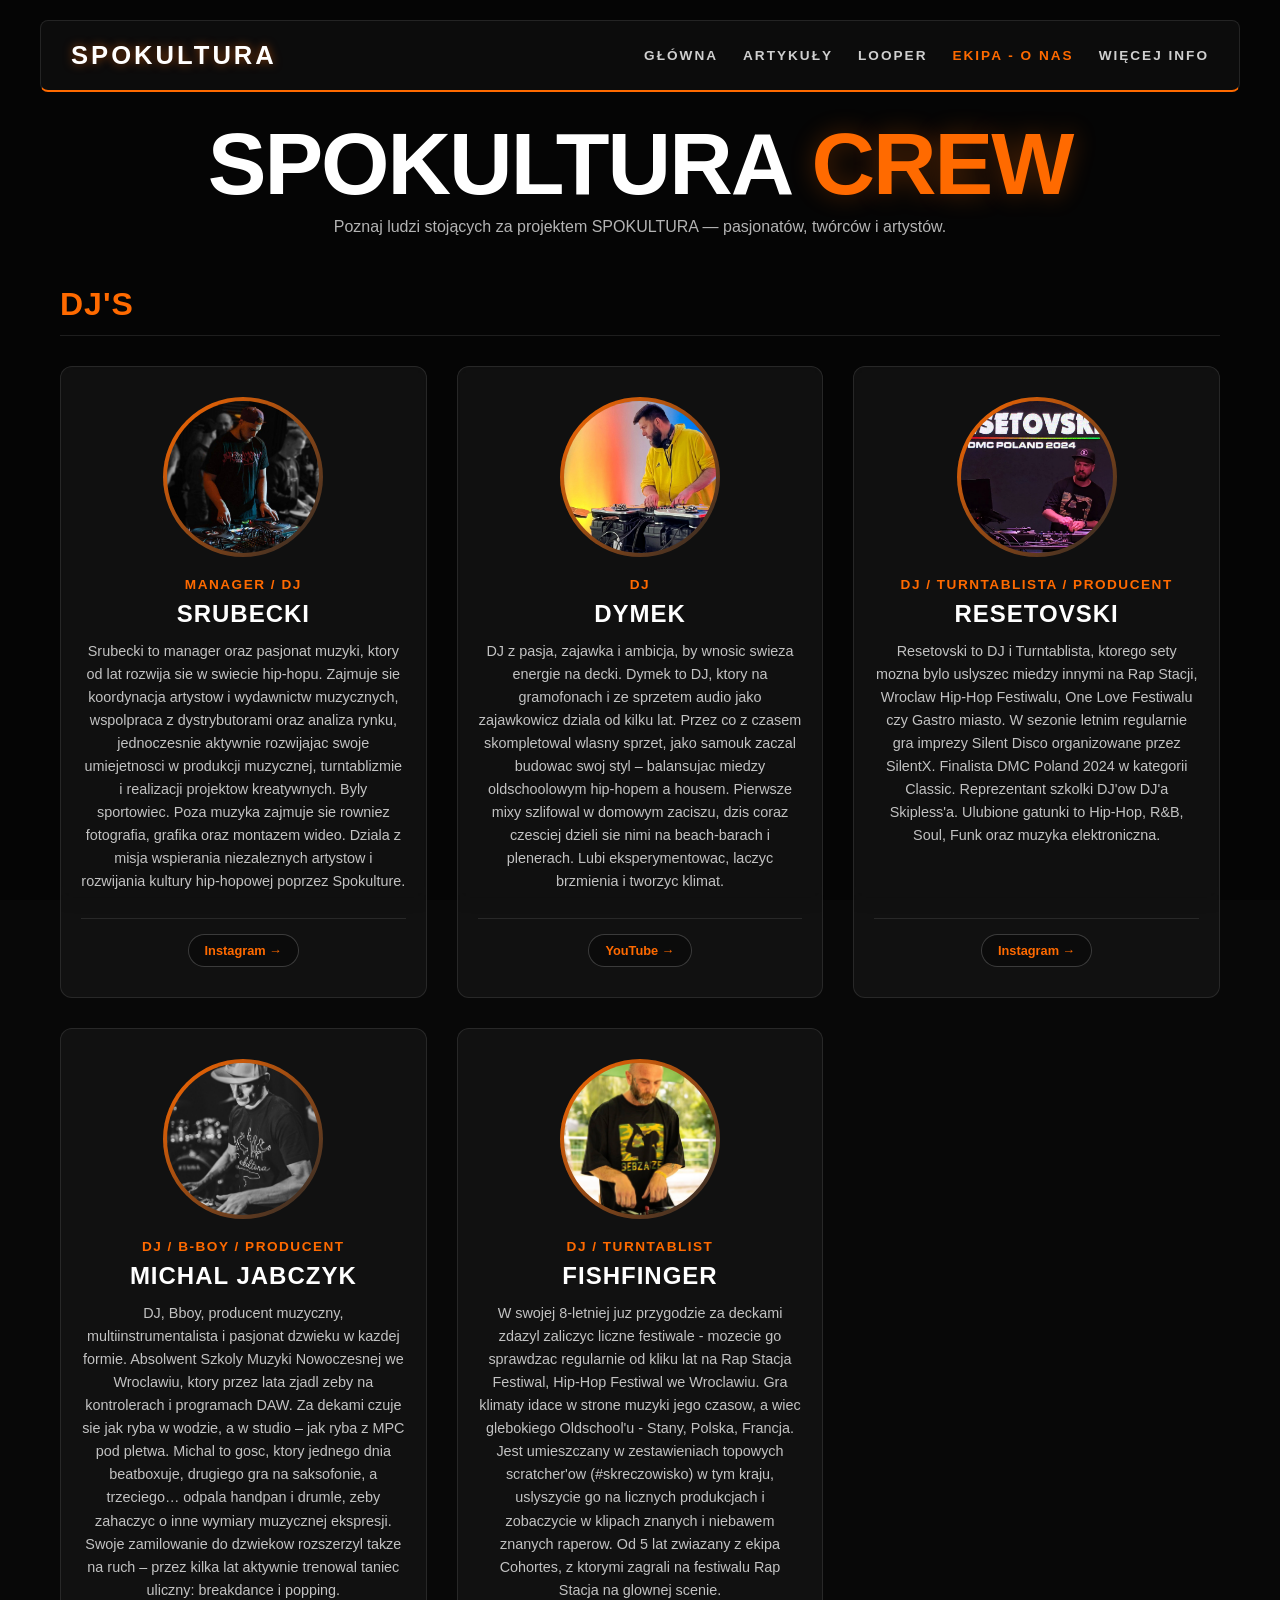
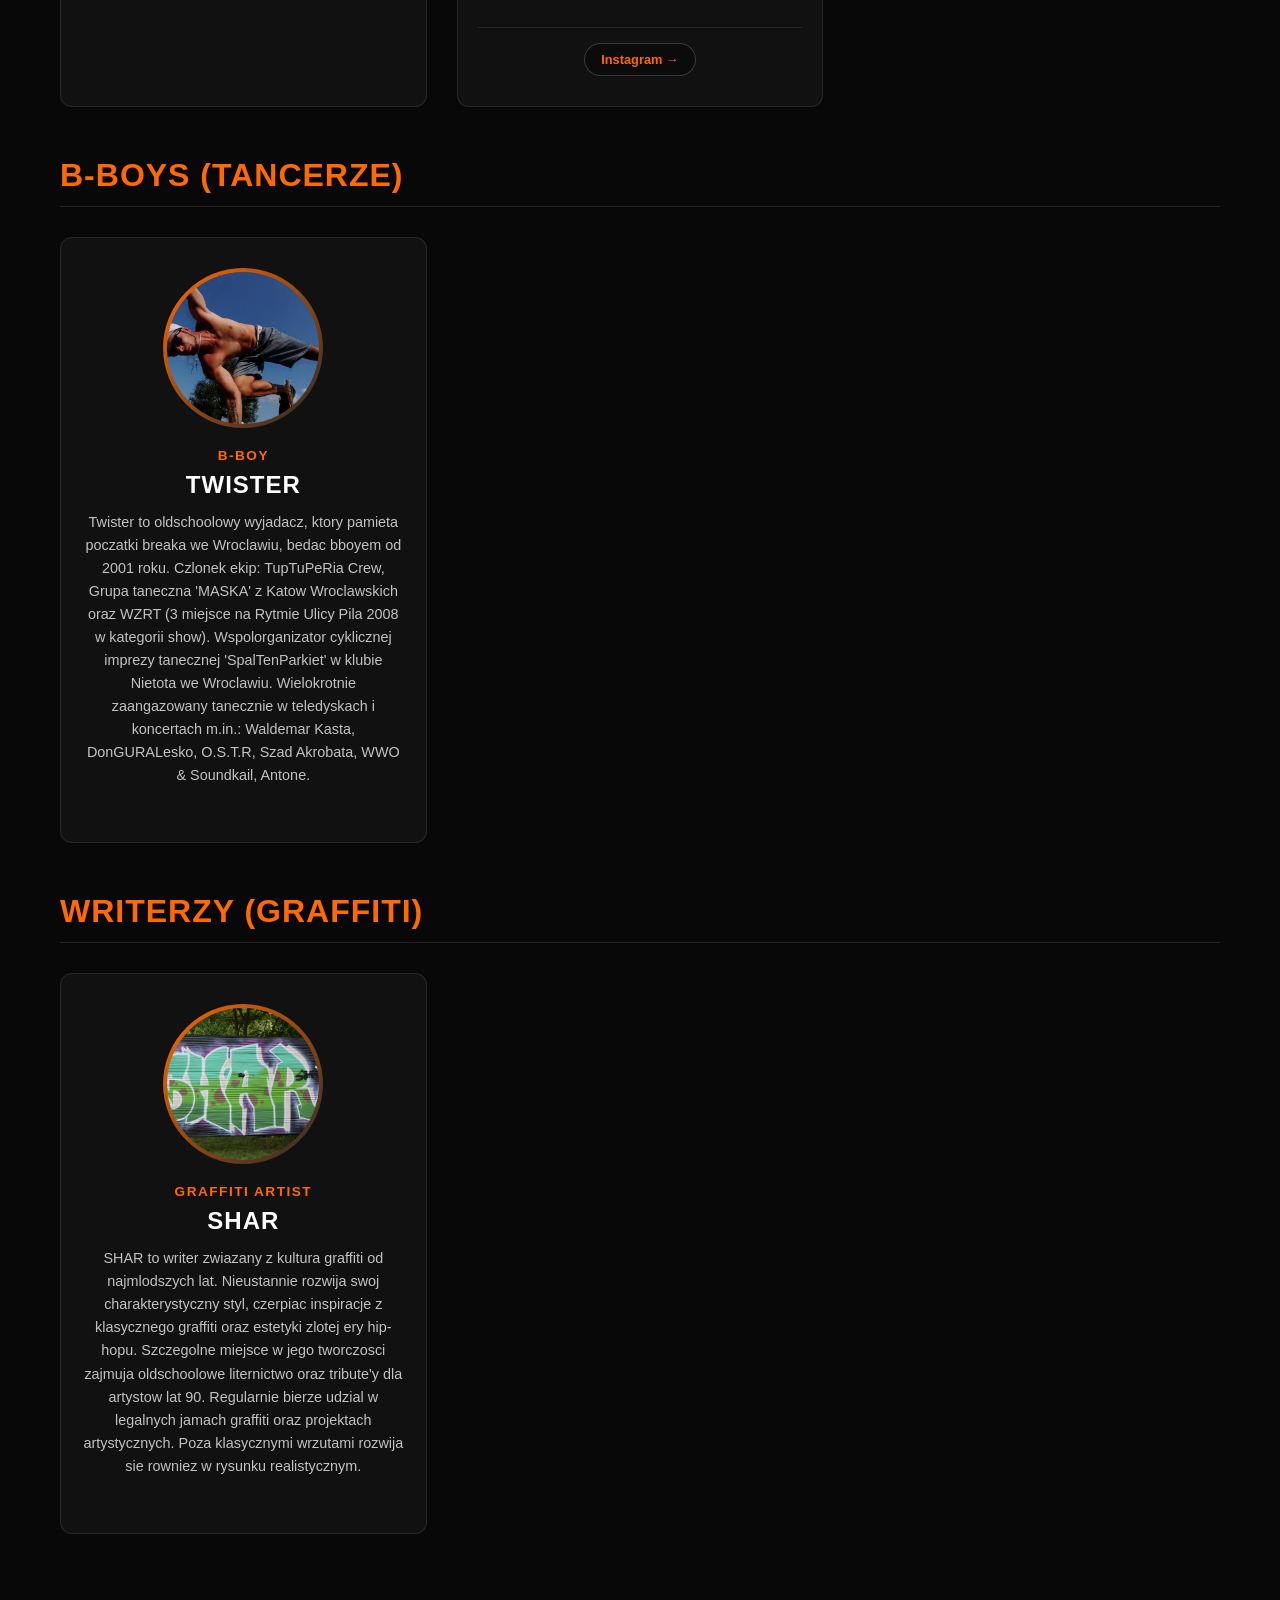
==== crew/index.html @ ef9103ad "Update index.html" ====
<!DOCTYPE html>
<html lang="pl">
<head>
    <meta charset="UTF-8">
    <meta name="viewport" content="width=device-width, initial-scale=1.0">
    <title>SPOKULTURA CREW — Ekipa, pasjonaci, artyści</title>

    <!-- FAVICON (z głównego katalogu) -->
    <link rel="icon" type="image/png" href="../favicon.png">
    <link rel="shortcut icon" type="image/png" href="../favicon.png">

    <!-- STYLE CSS -->
    <link rel="stylesheet" href="./style.css">
</head>
<body>

    <div class="page-overlay"></div>

    <!-- SITE HEADER / NAVIGATION -->
    <header class="site-header glassmorphism animate-entry delay-1">
        <a href="/" class="brand">SPOKULTURA</a>
        <nav class="main-navigation">
            <a href="/">GŁÓWNA</a>
            <a href="/media">ARTYKUŁY</a>
            <a href="/looper">LOOPER</a>
            <a href="/crew" class="active">EKIPA - O NAS</a>
            <a href="https://spokultura.pl/info/">WIĘCEJ INFO</a>
        </nav>
    </header>

    <!-- MAIN CREW CONTAINER -->
    <main class="crew-container">
        
        <!-- HEADER WYSUWAJĄCY SIĘ SPOD BARA -->
        <header class="crew-heading">
            <h1 class="crew-title animate-entry delay-2">SPOKULTURA <span>CREW</span></h1>
            <p class="crew-introduction animate-entry delay-3">Poznaj ludzi stojących za projektem SPOKULTURA — pasjonatów, twórców i artystów.</p>
        </header>

        <!-- KONTENER RENDEROWANY DYNAMICZNIE PRZEZ SCRIPT.JS -->
        <div id="crewGrid" class="animate-entry delay-4"></div>

    </main>

    <!-- SKRYPT JS -->
    <script src="./script.js"></script>
</body>
</html>
---- crew/style.css ----
* {
    box-sizing: border-box;
    margin: 0;
    padding: 0;
    -webkit-tap-highlight-color: transparent;
}

/* SCROLLBAR */
::-webkit-scrollbar {
    width: 8px;
    height: 8px;
}
::-webkit-scrollbar-track {
    background: rgba(8, 8, 8, 0.4);
}
::-webkit-scrollbar-thumb {
    background: rgba(255, 106, 0, 0.25);
    border-radius: 4px;
    transition: background 0.3s ease;
}
::-webkit-scrollbar-thumb:hover {
    background: rgba(255, 106, 0, 0.9);
}

html {
    scroll-behavior: smooth;
    overflow-x: hidden;
    max-width: 100vw;
}

body {
    min-height: 100vh;
    font-family: 'Montserrat', Arial, sans-serif;
    color: #ffffff;
    background: url("assets/images/background.jpg") center center / cover fixed no-repeat;
    background-color: #080808;
    overflow-x: hidden;
    max-width: 100vw;
    opacity: 0;
    animation: fadeInPage 0.8s ease-in-out forwards;
}

@keyframes fadeInPage {
    to {
        opacity: 1;
    }
}

.page-overlay {
    position: fixed;
    inset: 0;
    background: rgba(5, 5, 5, 0.85);
    z-index: 0;
    pointer-events: none;
}

/* GLASSMORPHISM */
.glassmorphism {
    background: rgba(18, 18, 18, 0.65) !important;
    backdrop-filter: blur(12px);
    -webkit-backdrop-filter: blur(12px);
    border: 1px solid rgba(255, 255, 255, 0.1);
}

/* HEADER / MENU (WYŻSZA WARSTWA Z-INDEX) */
.site-header {
    position: relative;
    z-index: 20;
    width: 100%;
    max-width: 1200px;
    margin: 20px auto 0;
    padding: 20px 30px;
    display: flex;
    justify-content: space-between;
    align-items: center;
    border-bottom: 2px solid #ff6a00 !important;
    border-radius: 8px;
}

.brand {
    color: #ffffff;
    text-decoration: none;
    font-size: 1.6rem;
    font-weight: 900;
    letter-spacing: 3px;
    text-transform: uppercase;
    text-shadow: 0 0 10px rgba(255, 106, 0, 0.5);
}

.main-navigation {
    display: flex;
    gap: 25px;
}

.main-navigation a {
    color: #d0d0d0;
    text-decoration: none;
    font-size: 0.85rem;
    font-weight: 800;
    letter-spacing: 2px;
    text-transform: uppercase;
    transition: color 0.2s ease;
}

.main-navigation a:hover,
.main-navigation a.active {
    color: #ff6a00;
}

/* MAIN CONTAINER */
.crew-container {
    position: relative;
    z-index: 2;
    width: 100%;
    max-width: 1200px;
    margin: 0 auto;
    padding: 40px 20px 100px;
}

/* NAGŁÓWEK SPOKULTURA CREW — WYSOWANIE SPOD BARA (SMOOTH ROLL) */
.crew-heading {
    position: relative;
    z-index: 10;
    margin-top: -10px;
    margin-bottom: 40px;
    text-align: center;
    opacity: 0;
    transform: translateY(-60px);
    animation: slideDownFromHeader 1s cubic-bezier(0.16, 1, 0.3, 1) 0.2s forwards;
}

@keyframes slideDownFromHeader {
    0% {
        opacity: 0;
        transform: translateY(-60px);
    }
    100% {
        opacity: 1;
        transform: translateY(0);
    }
}

.crew-title {
    font-size: clamp(3.2rem, 7vw, 5.5rem);
    font-weight: 900;
    line-height: 0.95;
    letter-spacing: -2px;
    color: #ffffff;
    text-transform: uppercase;
}

.crew-title span {
    color: #ff6a00;
    text-shadow: 0 0 25px rgba(255, 106, 0, 0.3);
}

.crew-introduction {
    margin-top: 12px;
    color: rgba(255, 255, 255, 0.7);
    font-size: 1rem;
}

.crew-section-title {
    font-size: 2rem;
    font-weight: 900;
    color: #ff6a00;
    border-bottom: 1px solid rgba(255, 255, 255, 0.1);
    padding-bottom: 12px;
    margin: 50px 0 30px 0;
    text-transform: uppercase;
    letter-spacing: 1px;
}

/* SIATKA I KAFELKI */
.crew-grid {
    display: grid;
    grid-template-columns: repeat(auto-fill, minmax(320px, 1fr));
    gap: 30px;
    width: 100%;
}

.crew-card {
    background: rgba(20, 20, 20, 0.75);
    backdrop-filter: blur(8px);
    border: 1px solid rgba(255, 255, 255, 0.1);
    border-radius: 12px;
    overflow: hidden;
    display: flex;
    flex-direction: column;
    padding: 30px 20px;
    text-align: center;
    transition: transform 0.3s ease, border-color 0.3s ease, box-shadow 0.3s ease;
}

.crew-card:hover {
    transform: translateY(-6px);
    border-color: #ff6a00;
    box-shadow: 0 15px 35px rgba(0, 0, 0, 0.8), 0 0 20px rgba(255, 106, 0, 0.2);
}

/* OKRĄGŁY AWATAR */
.crew-avatar-wrapper {
    position: relative;
    width: 160px;
    height: 160px;
    margin: 0 auto 20px auto;
    border-radius: 50%;
    padding: 4px;
    background: linear-gradient(135deg, #ff6a00, rgba(255, 255, 255, 0.1));
}

.crew-avatar {
    width: 100%;
    height: 100%;
    object-fit: cover;
    border-radius: 50%;
    background-color: #111;
    display: block;
}

.crew-info {
    display: flex;
    flex-direction: column;
    flex-grow: 1;
}

.crew-role {
    font-size: 0.85rem;
    font-weight: 800;
    text-transform: uppercase;
    letter-spacing: 1.5px;
    color: #ff6a00;
    margin-bottom: 8px;
}

.crew-name {
    font-size: 1.5rem;
    font-weight: 900;
    text-transform: uppercase;
    letter-spacing: 1px;
    color: #ffffff;
    margin-bottom: 12px;
}

.crew-bio {
    font-size: 0.9rem;
    line-height: 1.6;
    color: rgba(255, 255, 255, 0.75);
    margin-bottom: 25px;
    flex-grow: 1;
}

/* SOCIALS */
.crew-socials {
    display: flex;
    gap: 12px;
    justify-content: center;
    align-items: center;
    padding-top: 15px;
    border-top: 1px solid rgba(255, 255, 255, 0.1);
}

.crew-social-btn {
    padding: 8px 16px;
    border-radius: 20px;
    border: 1px solid rgba(255, 255, 255, 0.2);
    background: rgba(10, 10, 10, 0.8);
    color: #ff6a00;
    font-size: 0.8rem;
    font-weight: bold;
    text-decoration: none;
    transition: all 0.25s ease;
}

.crew-social-btn:hover {
    border-color: #ff6a00;
    background: #ff6a00;
    color: #000000;
    transform: scale(1.05);
    box-shadow: 0 0 12px rgba(255, 106, 0, 0.5);
}

/* EFEKT SCROLL REVEAL */
.reveal {
    opacity: 0;
    transform: translateY(30px);
    transition: opacity 0.8s cubic-bezier(0.16, 1, 0.3, 1), transform 0.8s cubic-bezier(0.16, 1, 0.3, 1);
    will-change: opacity, transform;
}

.reveal.active {
    opacity: 1;
    transform: translateY(0);
}

.crew-card:nth-child(1) { transition-delay: 0.1s; }
.crew-card:nth-child(2) { transition-delay: 0.2s; }
.crew-card:nth-child(3) { transition-delay: 0.3s; }
.crew-card:nth-child(4) { transition-delay: 0.4s; }
.crew-card:nth-child(5) { transition-delay: 0.5s; }

/* RESPONSYWNOŚĆ */
@media (max-width: 768px) {
    .site-header {
        flex-direction: column;
        gap: 15px;
    }
    .main-navigation {
        flex-wrap: wrap;
        justify-content: center;
        gap: 12px 18px;
    }
}
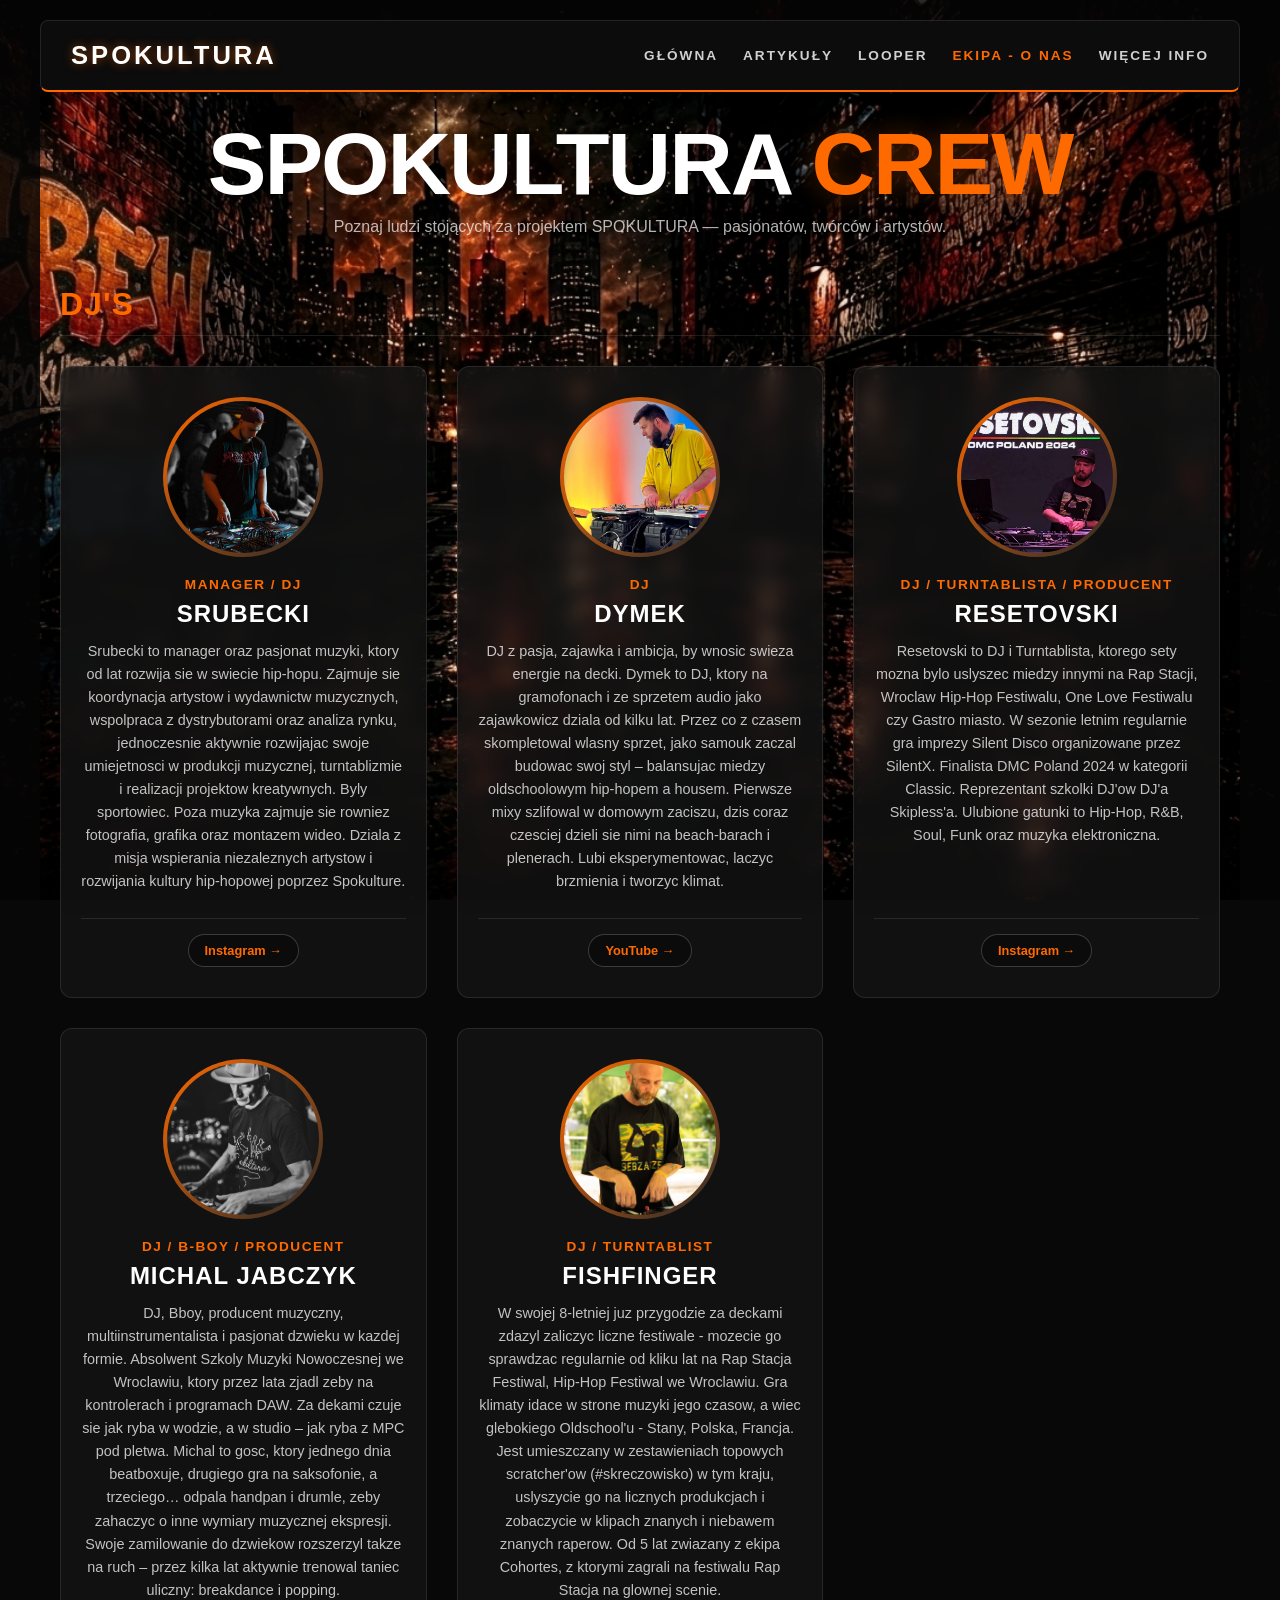
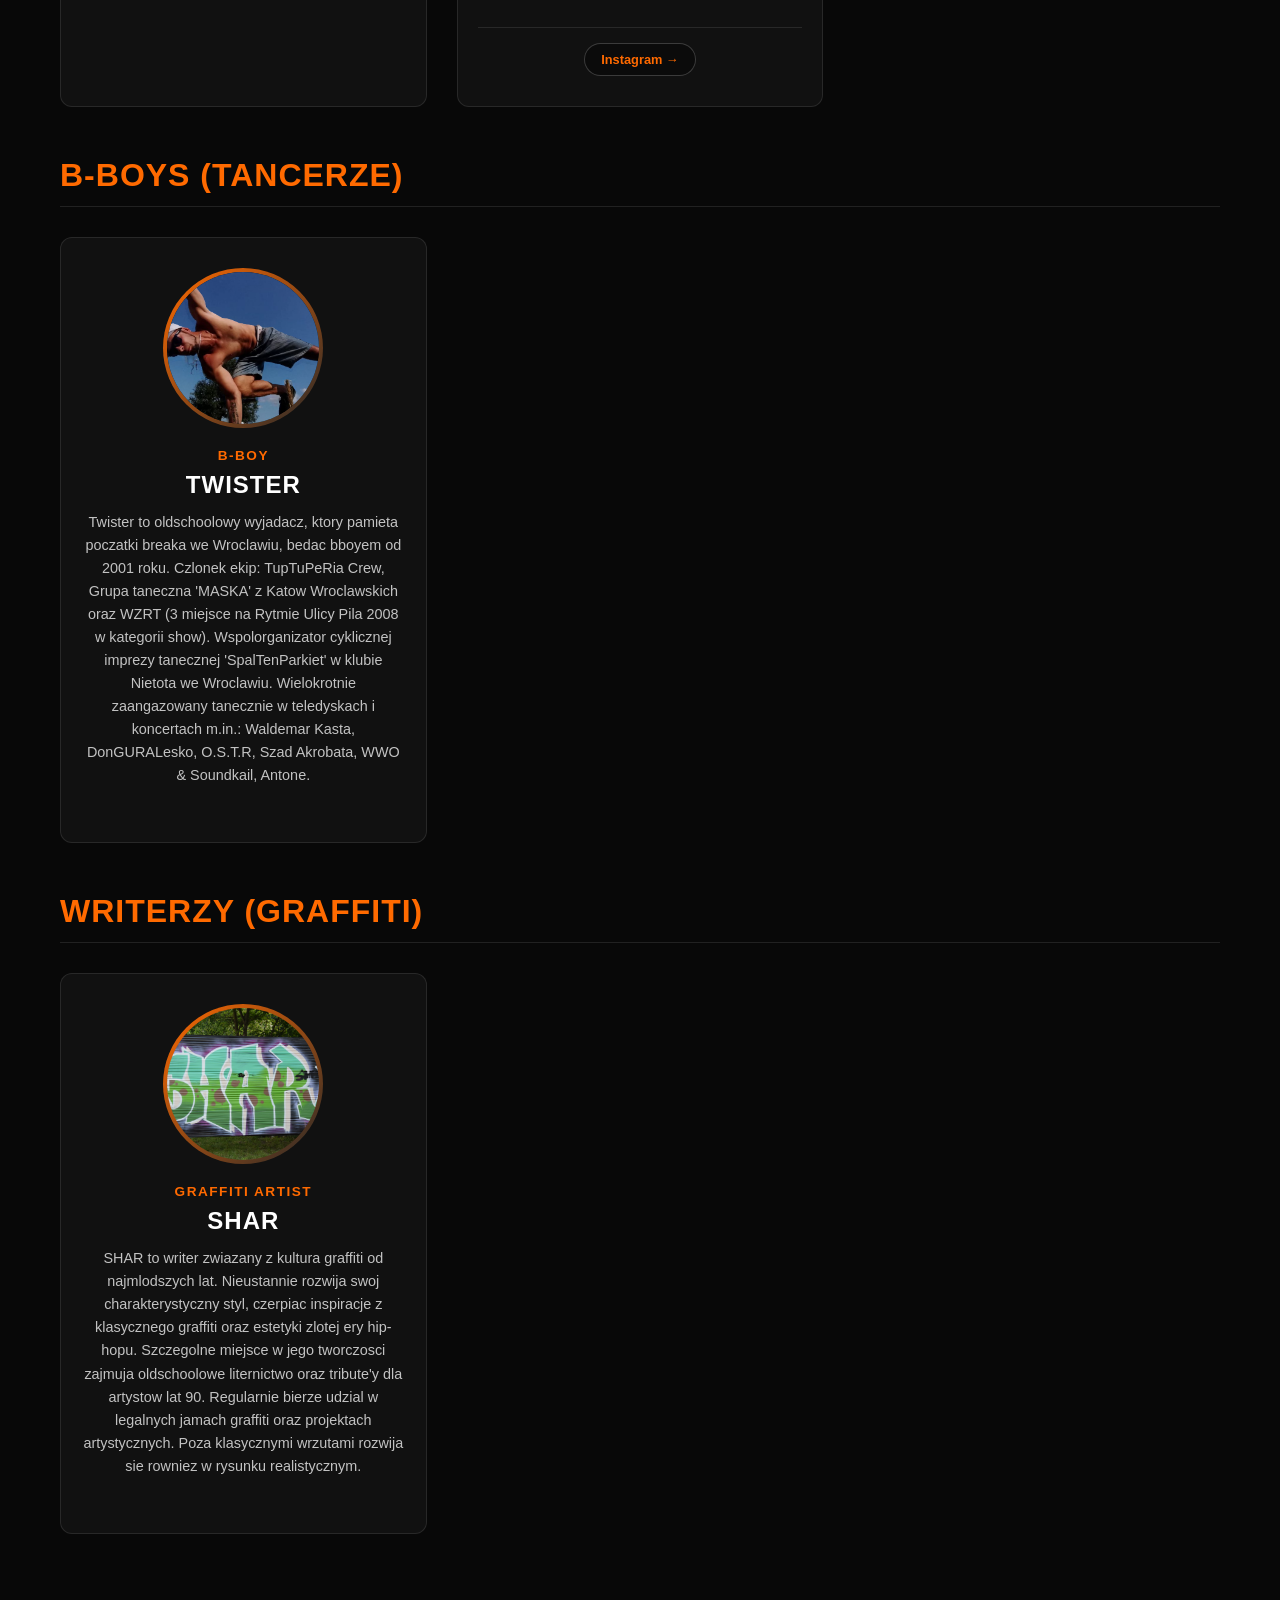
==== commit b5c6f2e9: "Update index.html" ====
--- a/crew/index.html
+++ b/crew/index.html
@@ -3,16 +3,16 @@
 <head>
     <meta charset="UTF-8">
     <meta name="viewport" content="width=device-width, initial-scale=1.0">
-    <title>SPOKULTURA CREW — Ekipa, pasjonaci, artyści</title>
+    <title>Spokultura — O nas / Ekipa </title>
 
-    <!-- FAVICON (z głównego katalogu) -->
-    <link rel="icon" type="image/png" href="../favicon.png">
-    <link rel="shortcut icon" type="image/png" href="../favicon.png">
+    <!-- FAVICON (ścieżka bezwzględna do głównego katalogu) -->
+    <link rel="icon" type="image/png" href="/favicon.png?v=2">
+    <link rel="shortcut icon" type="image/png" href="/favicon.png?v=2">
 
-    <!-- STYLE CSS -->
-    <link rel="stylesheet" href="./style.css">
+    <!-- CSS -->
+    <link rel="stylesheet" href="style.css">
 </head>
-<body>
+<body class="crew-page">
 
     <div class="page-overlay"></div>
 
@@ -43,6 +43,6 @@
     </main>
 
     <!-- SKRYPT JS -->
-    <script src="./script.js"></script>
+    <script src="script.js"></script>
 </body>
 </html>
--- a/crew/style.css
+++ b/crew/style.css
@@ -311,3 +311,14 @@
         gap: 12px 18px;
     }
 }
+
+/* Tło dla podstrony Crew */
+body.crew-page,
+.crew-container {
+    background-image: url('./assets/background.jpg');
+    background-size: cover;
+    background-position: center;
+    background-repeat: no-repeat;
+    background-attachment: fixed;
+}
+
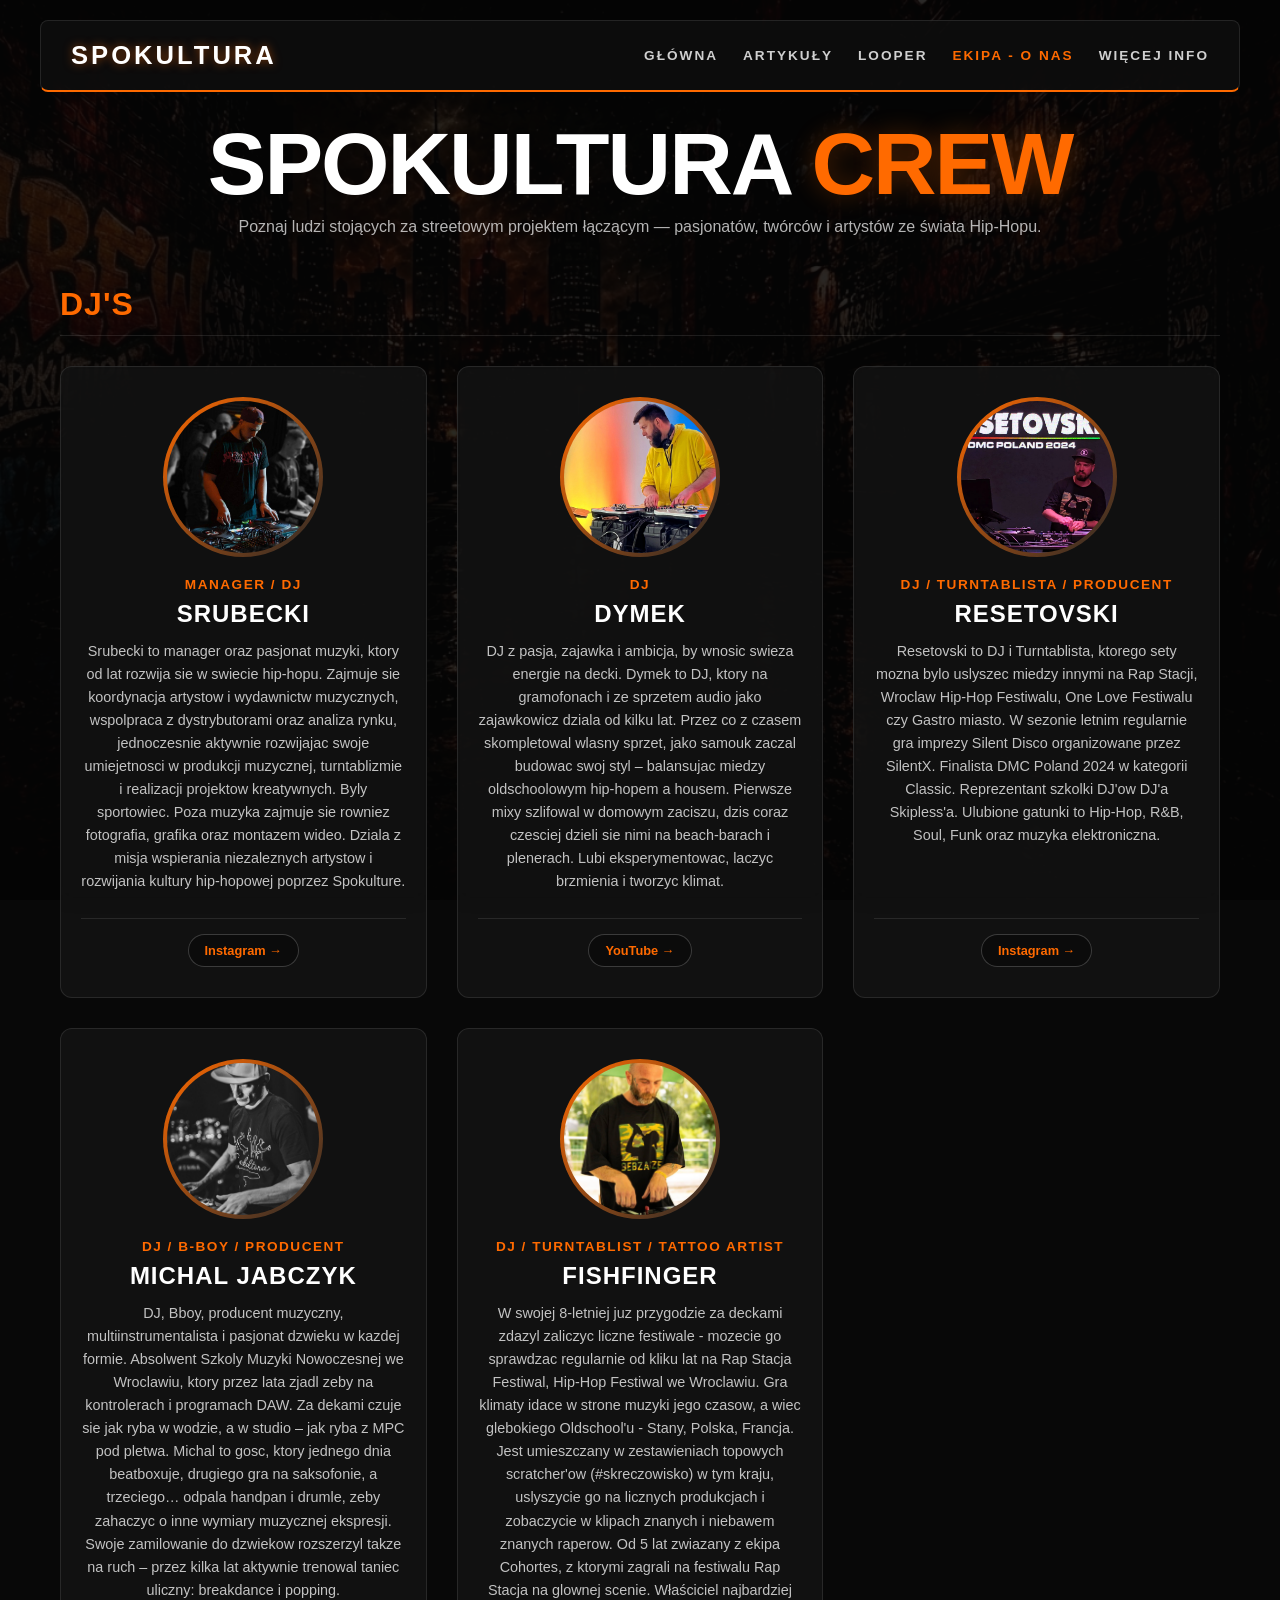
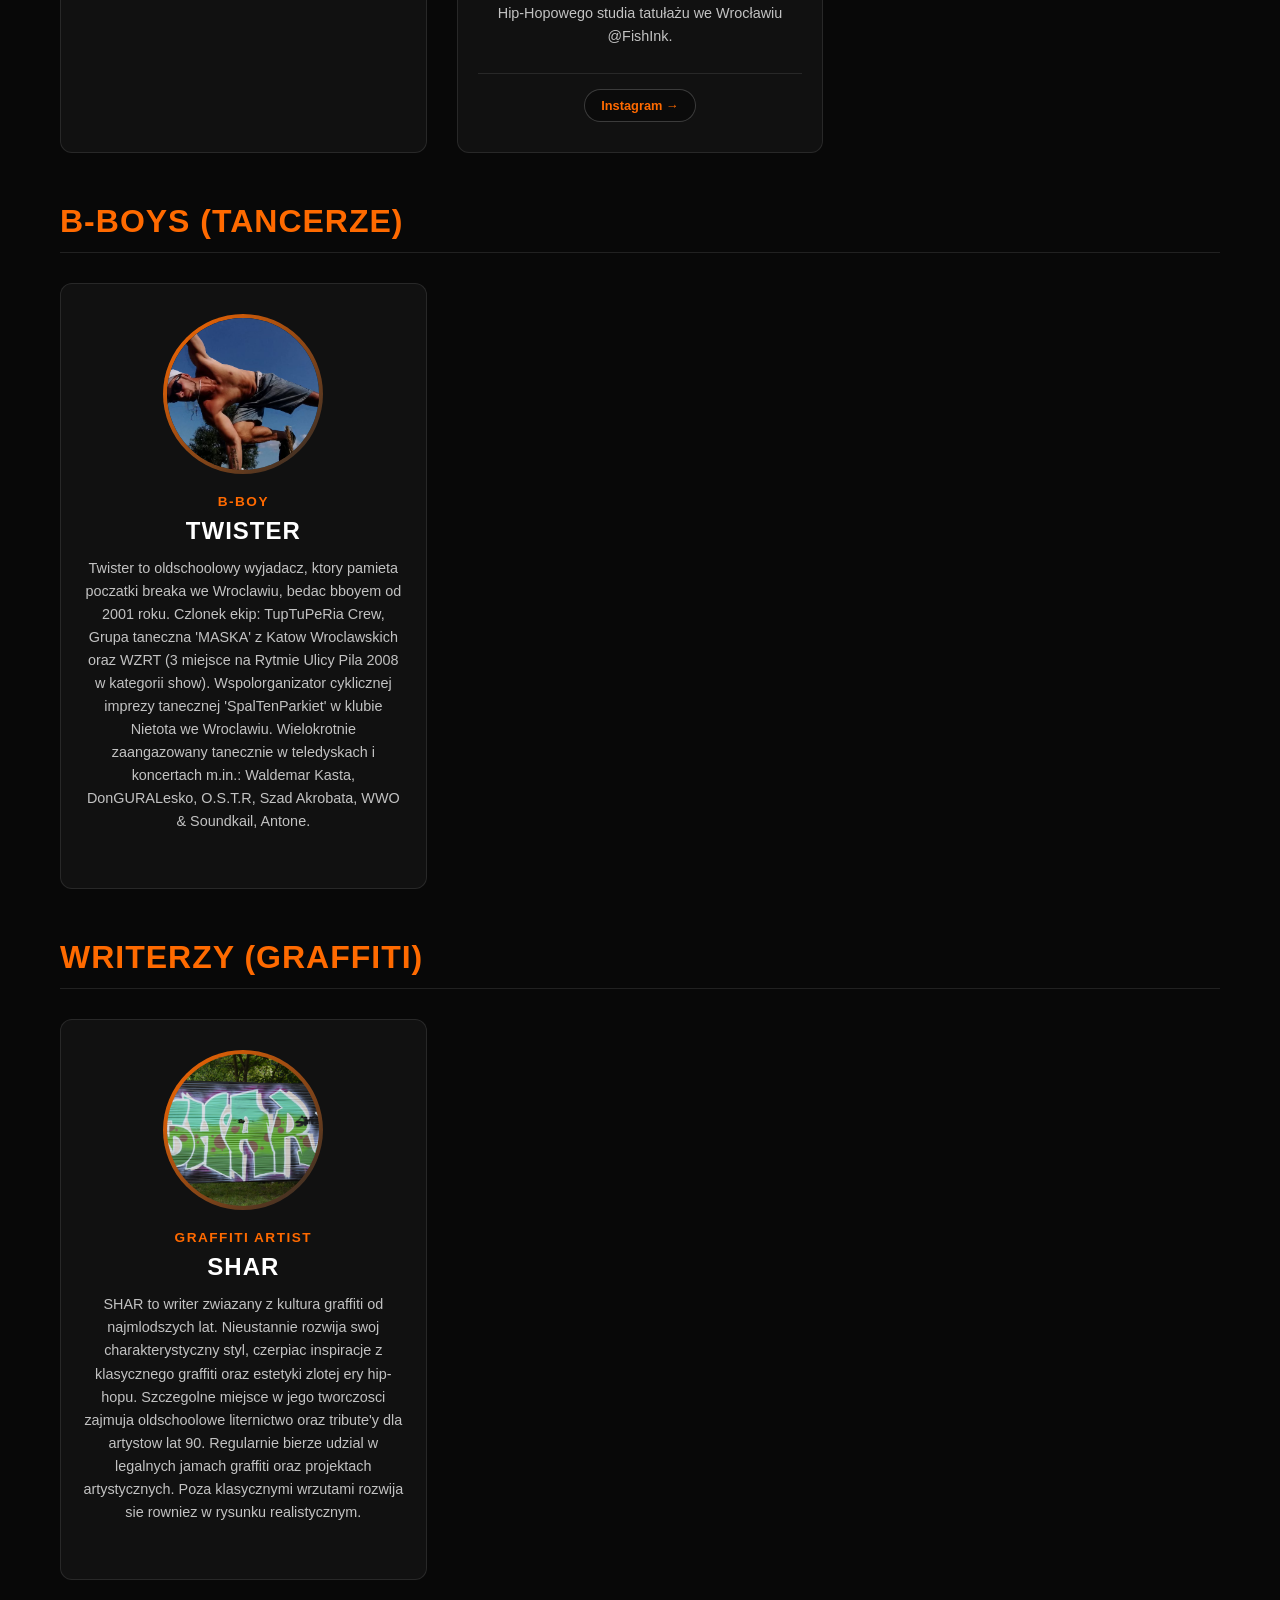
==== commit 2882e574: "Update index.html" ====
--- a/crew/index.html
+++ b/crew/index.html
@@ -34,7 +34,7 @@
         <!-- HEADER WYSUWAJĄCY SIĘ SPOD BARA -->
         <header class="crew-heading">
             <h1 class="crew-title animate-entry delay-2">SPOKULTURA <span>CREW</span></h1>
-            <p class="crew-introduction animate-entry delay-3">Poznaj ludzi stojących za projektem SPOKULTURA — pasjonatów, twórców i artystów.</p>
+            <p class="crew-introduction animate-entry delay-3">Poznaj ludzi stojących za streetowym projektem łączącym — pasjonatów, twórców i artystów ze świata Hip-Hopu.</p>
         </header>
 
         <!-- KONTENER RENDEROWANY DYNAMICZNIE PRZEZ SCRIPT.JS -->
--- a/crew/style.css
+++ b/crew/style.css
@@ -25,17 +25,21 @@
 html {
     scroll-behavior: smooth;
     overflow-x: hidden;
-    max-width: 100vw;
+    width: 100%;
+    margin: 0;
+    padding: 0;
 }
 
 body {
     min-height: 100vh;
+    width: 100%;
+    margin: 0;
+    padding: 0;
     font-family: 'Montserrat', Arial, sans-serif;
     color: #ffffff;
-    background: url("assets/images/background.jpg") center center / cover fixed no-repeat;
+    background: url("assets/background.jpg") center center / cover fixed no-repeat;
     background-color: #080808;
     overflow-x: hidden;
-    max-width: 100vw;
     opacity: 0;
     animation: fadeInPage 0.8s ease-in-out forwards;
 }
@@ -117,7 +121,7 @@
     padding: 40px 20px 100px;
 }
 
-/* NAGŁÓWEK SPOKULTURA CREW — WYSOWANIE SPOD BARA (SMOOTH ROLL) */
+/* NAGŁÓWEK SPOKULTURA CREW — WYSUWANIE SPOD BARA (SMOOTH ROLL) */
 .crew-heading {
     position: relative;
     z-index: 10;
@@ -304,6 +308,8 @@
     .site-header {
         flex-direction: column;
         gap: 15px;
+        margin: 10px auto 0;
+        width: calc(100% - 20px);
     }
     .main-navigation {
         flex-wrap: wrap;
@@ -311,14 +317,3 @@
         gap: 12px 18px;
     }
 }
-
-/* Tło dla podstrony Crew */
-body.crew-page,
-.crew-container {
-    background-image: url('./assets/background.jpg');
-    background-size: cover;
-    background-position: center;
-    background-repeat: no-repeat;
-    background-attachment: fixed;
-}
-
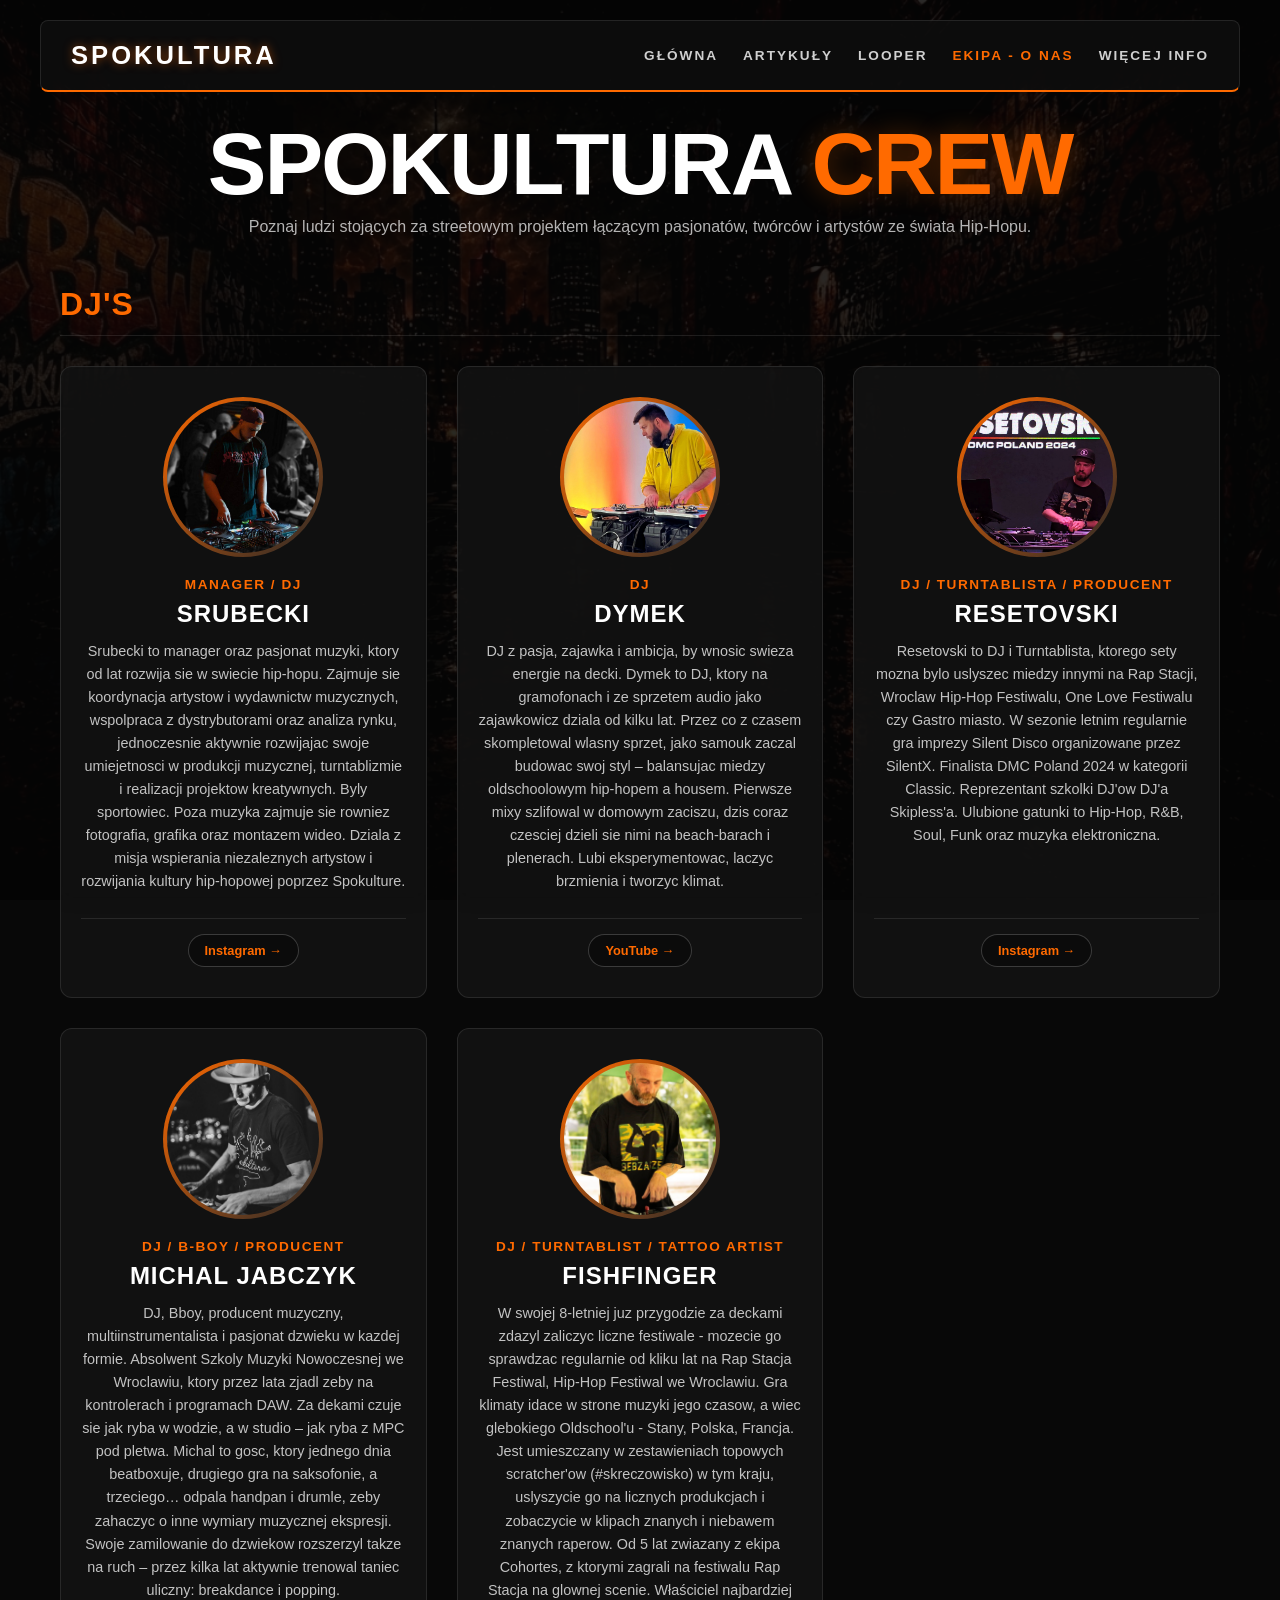
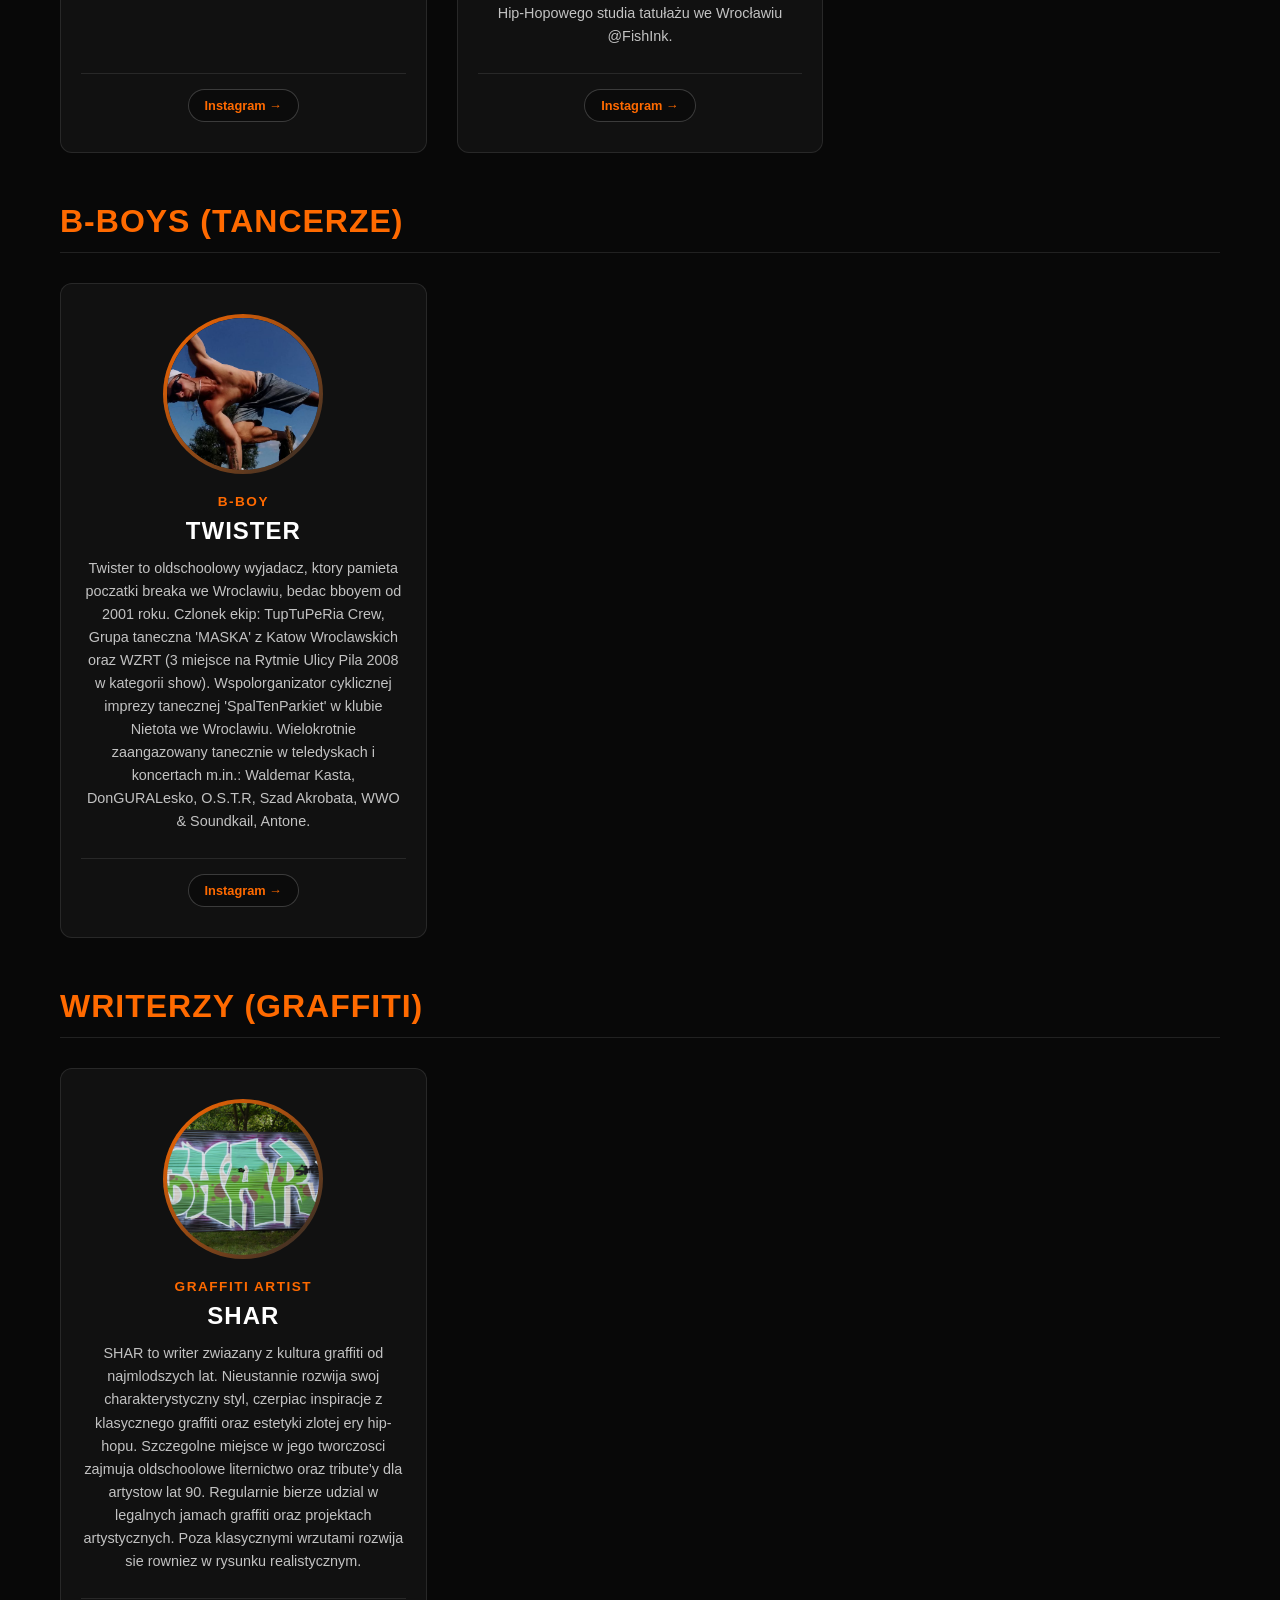
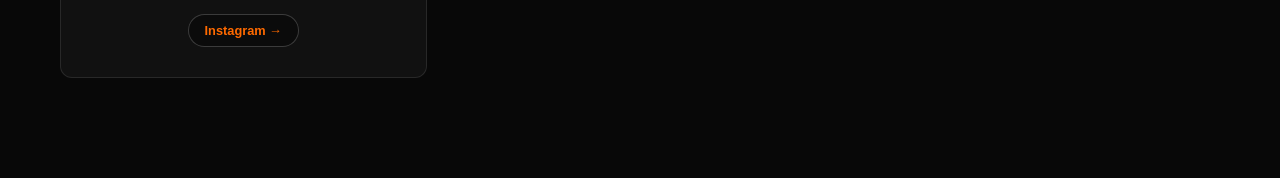
==== commit aaf46893: "Update index.html" ====
--- a/crew/index.html
+++ b/crew/index.html
@@ -34,7 +34,7 @@
         <!-- HEADER WYSUWAJĄCY SIĘ SPOD BARA -->
         <header class="crew-heading">
             <h1 class="crew-title animate-entry delay-2">SPOKULTURA <span>CREW</span></h1>
-            <p class="crew-introduction animate-entry delay-3">Poznaj ludzi stojących za streetowym projektem łączącym — pasjonatów, twórców i artystów ze świata Hip-Hopu.</p>
+            <p class="crew-introduction animate-entry delay-3">Poznaj ludzi stojących za streetowym projektem łączącym pasjonatów, twórców i artystów ze świata Hip-Hopu.</p>
         </header>
 
         <!-- KONTENER RENDEROWANY DYNAMICZNIE PRZEZ SCRIPT.JS -->
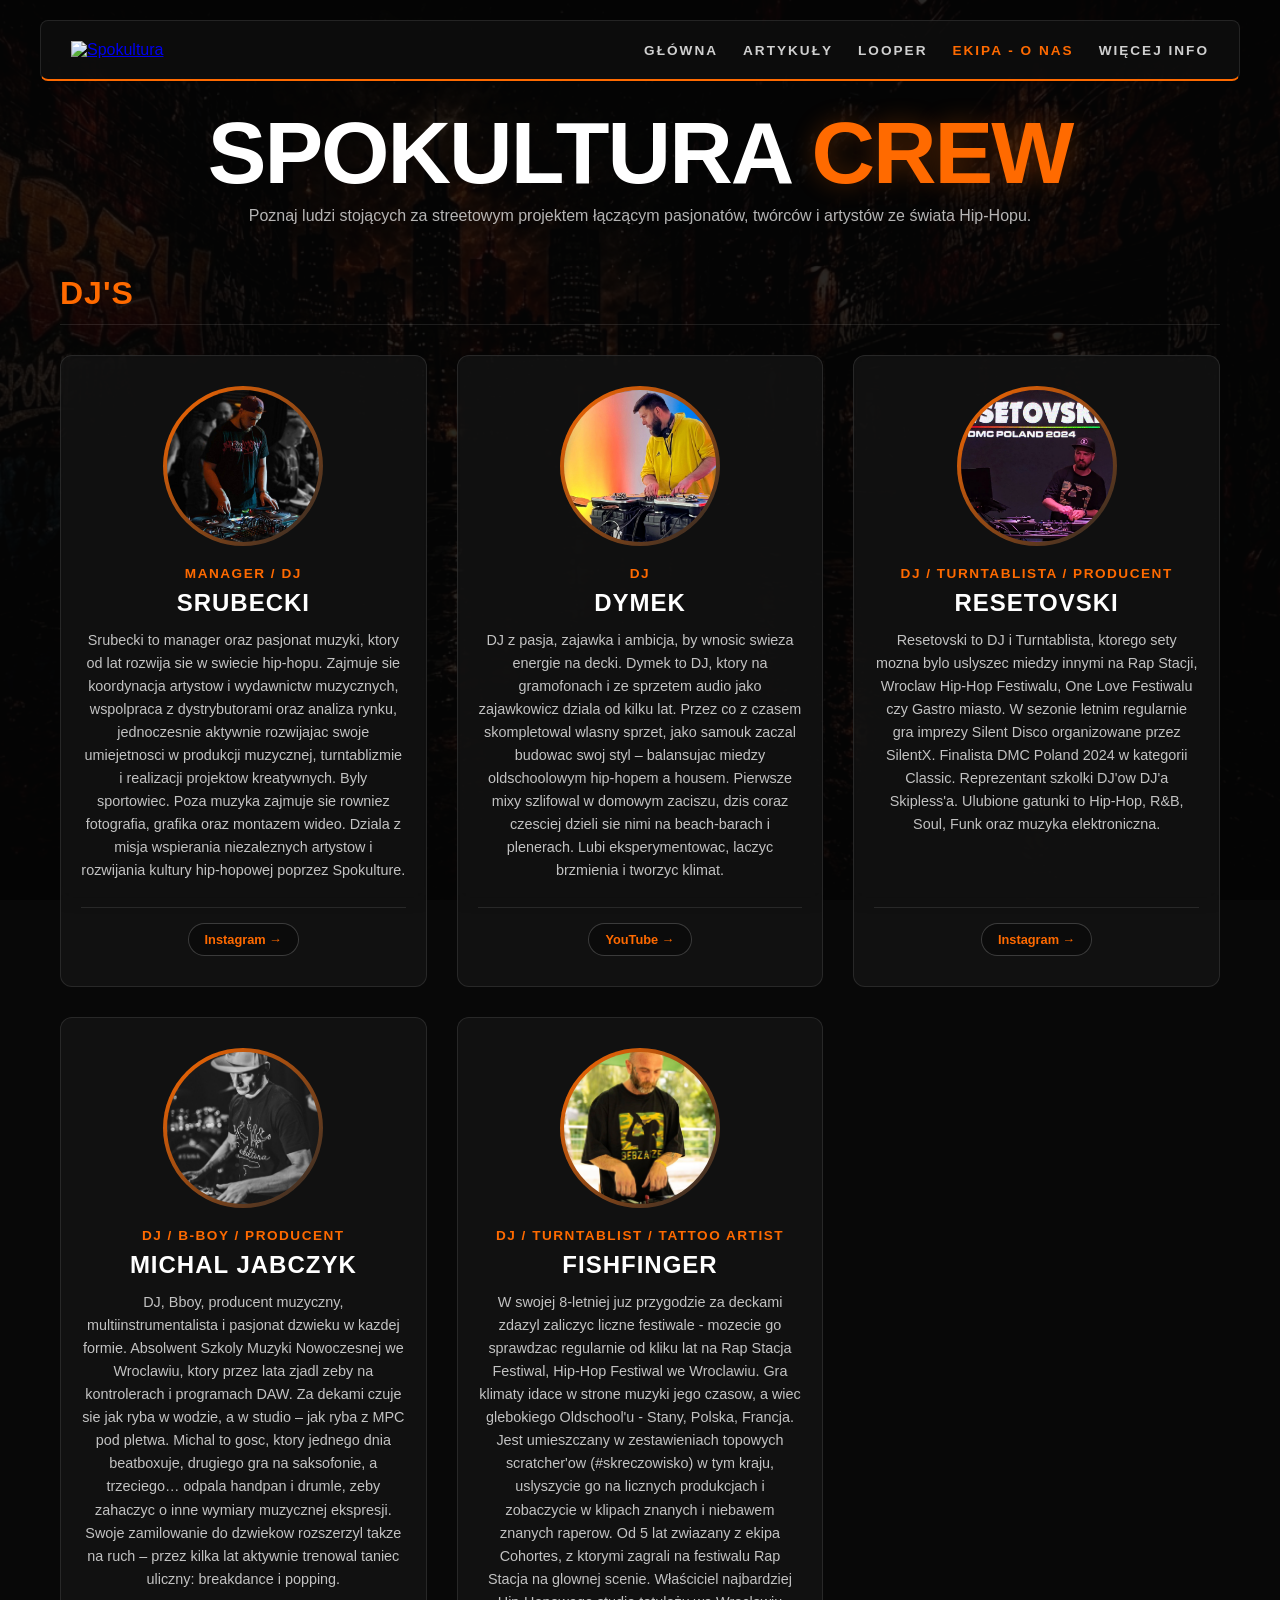
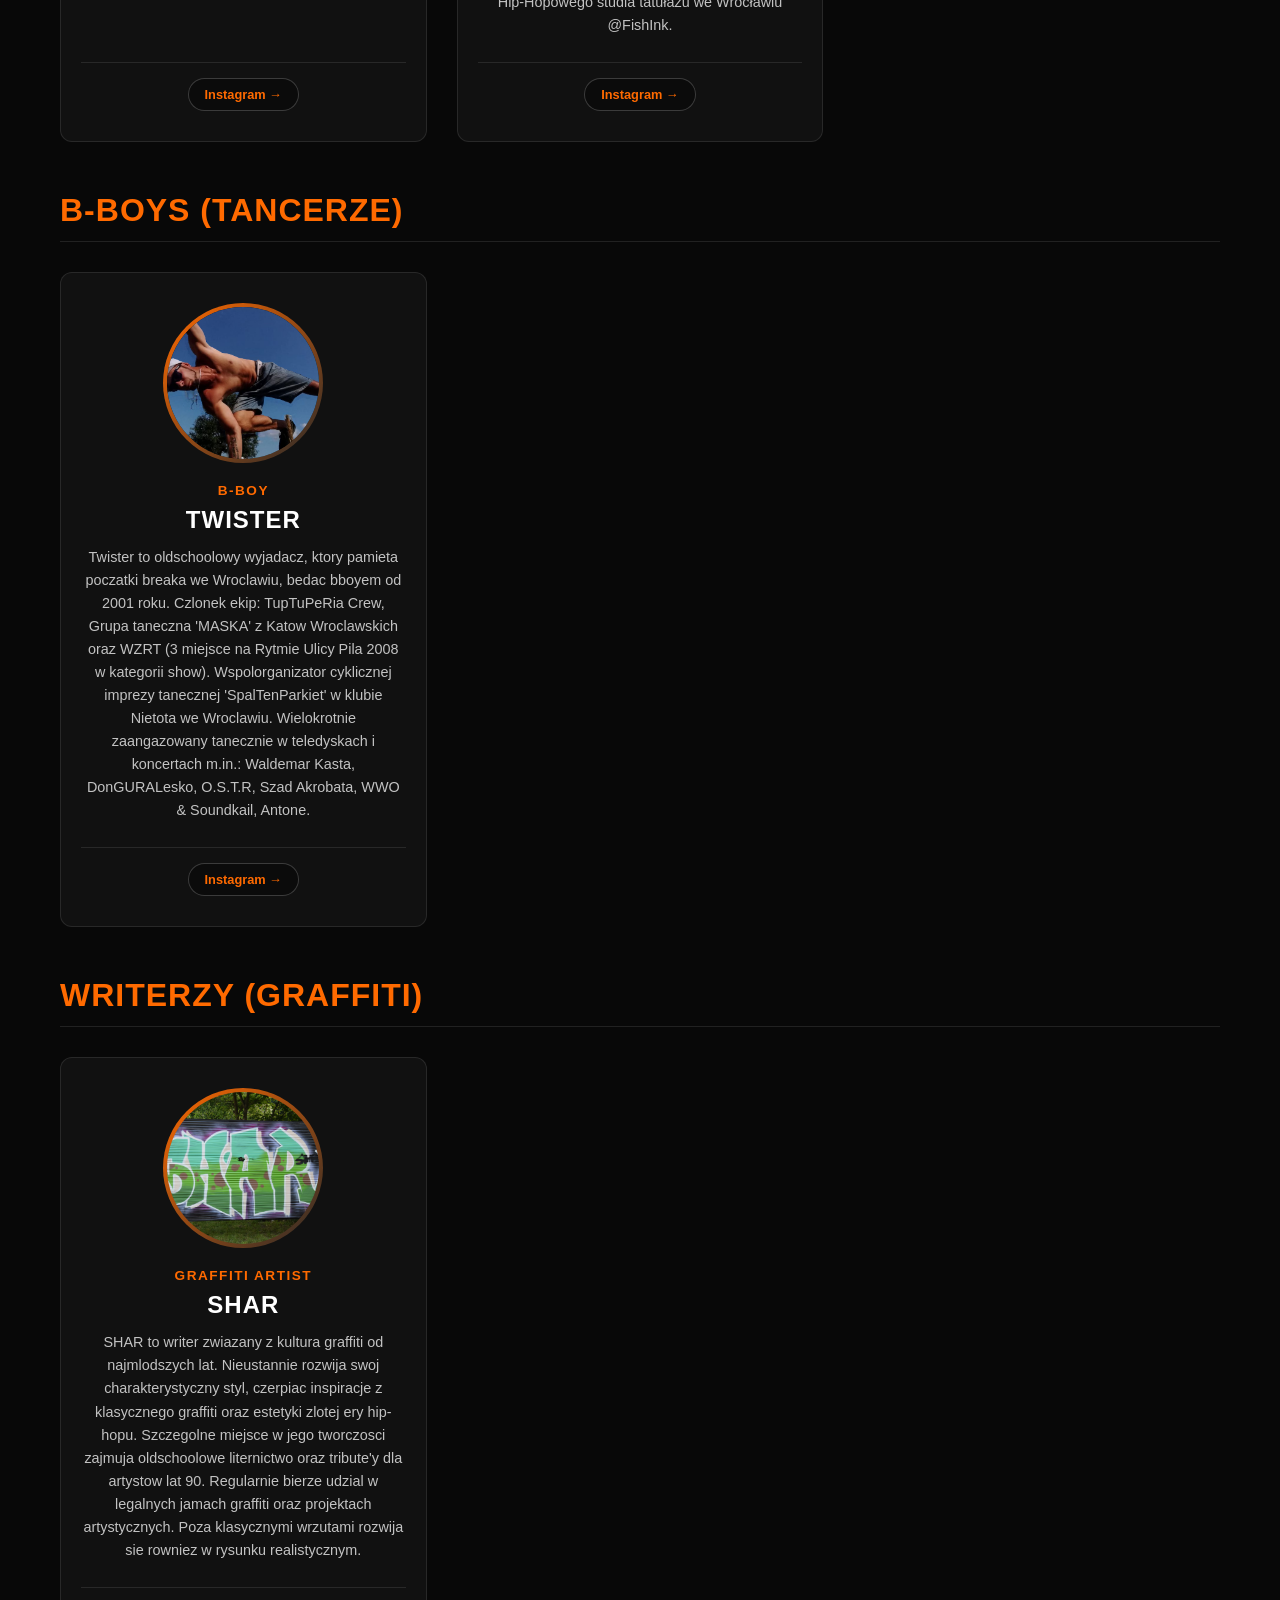
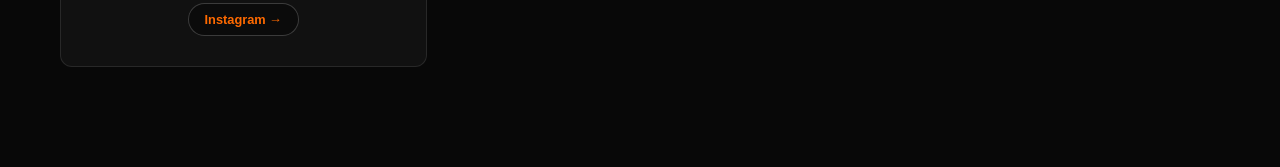
==== commit 9534f665: "Update index.html" ====
--- a/crew/index.html
+++ b/crew/index.html
@@ -5,7 +5,7 @@
     <meta name="viewport" content="width=device-width, initial-scale=1.0">
     <title>Spokultura — O nas / Ekipa </title>
 
-    <!-- FAVICON (ścieżka bezwzględna do głównego katalogu) -->
+    <!-- FAVICON -->
     <link rel="icon" type="image/png" href="/favicon.png?v=2">
     <link rel="shortcut icon" type="image/png" href="/favicon.png?v=2">
 
@@ -18,7 +18,9 @@
 
     <!-- SITE HEADER / NAVIGATION -->
     <header class="site-header glassmorphism animate-entry delay-1">
-        <a href="/" class="brand">SPOKULTURA</a>
+        <a href="/" class="brand-logo">
+            <img src="assets/logo.png" alt="Spokultura">
+        </a>
         <nav class="main-navigation">
             <a href="/">GŁÓWNA</a>
             <a href="/media">ARTYKUŁY</a>
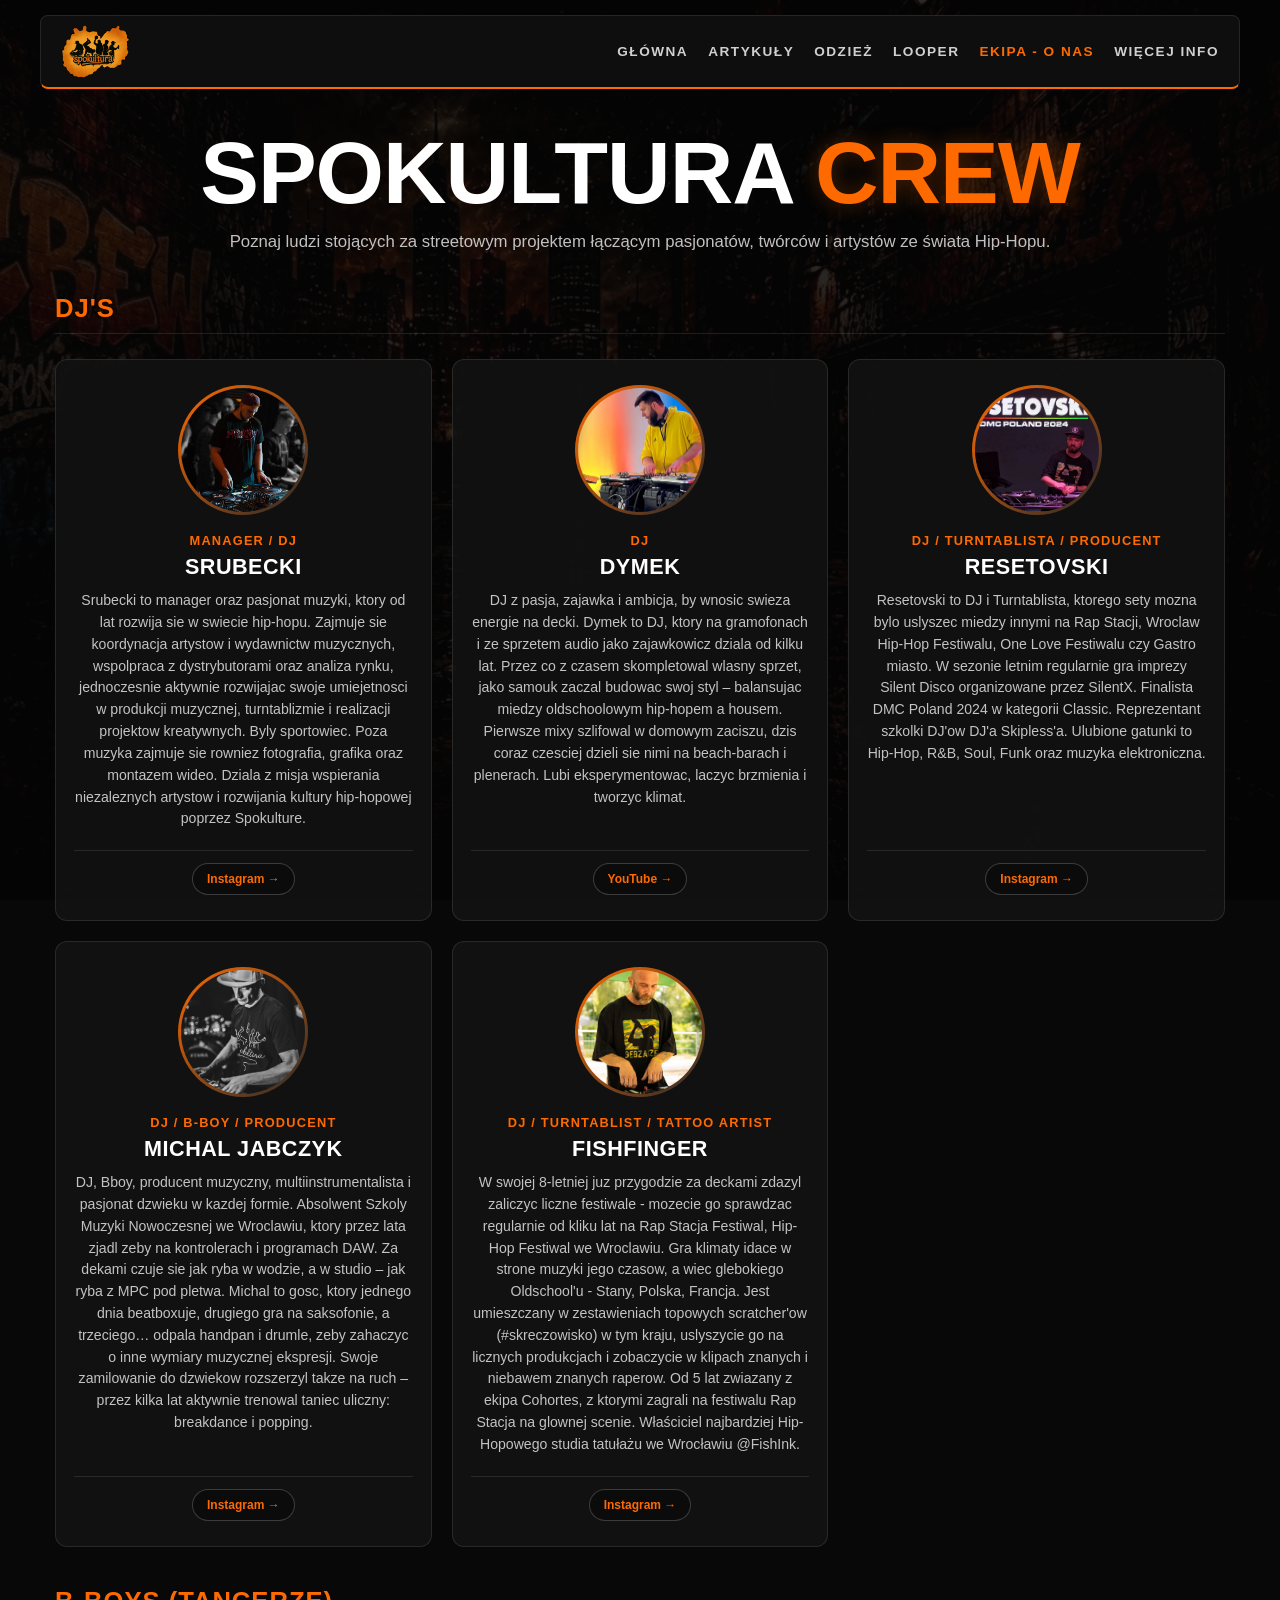
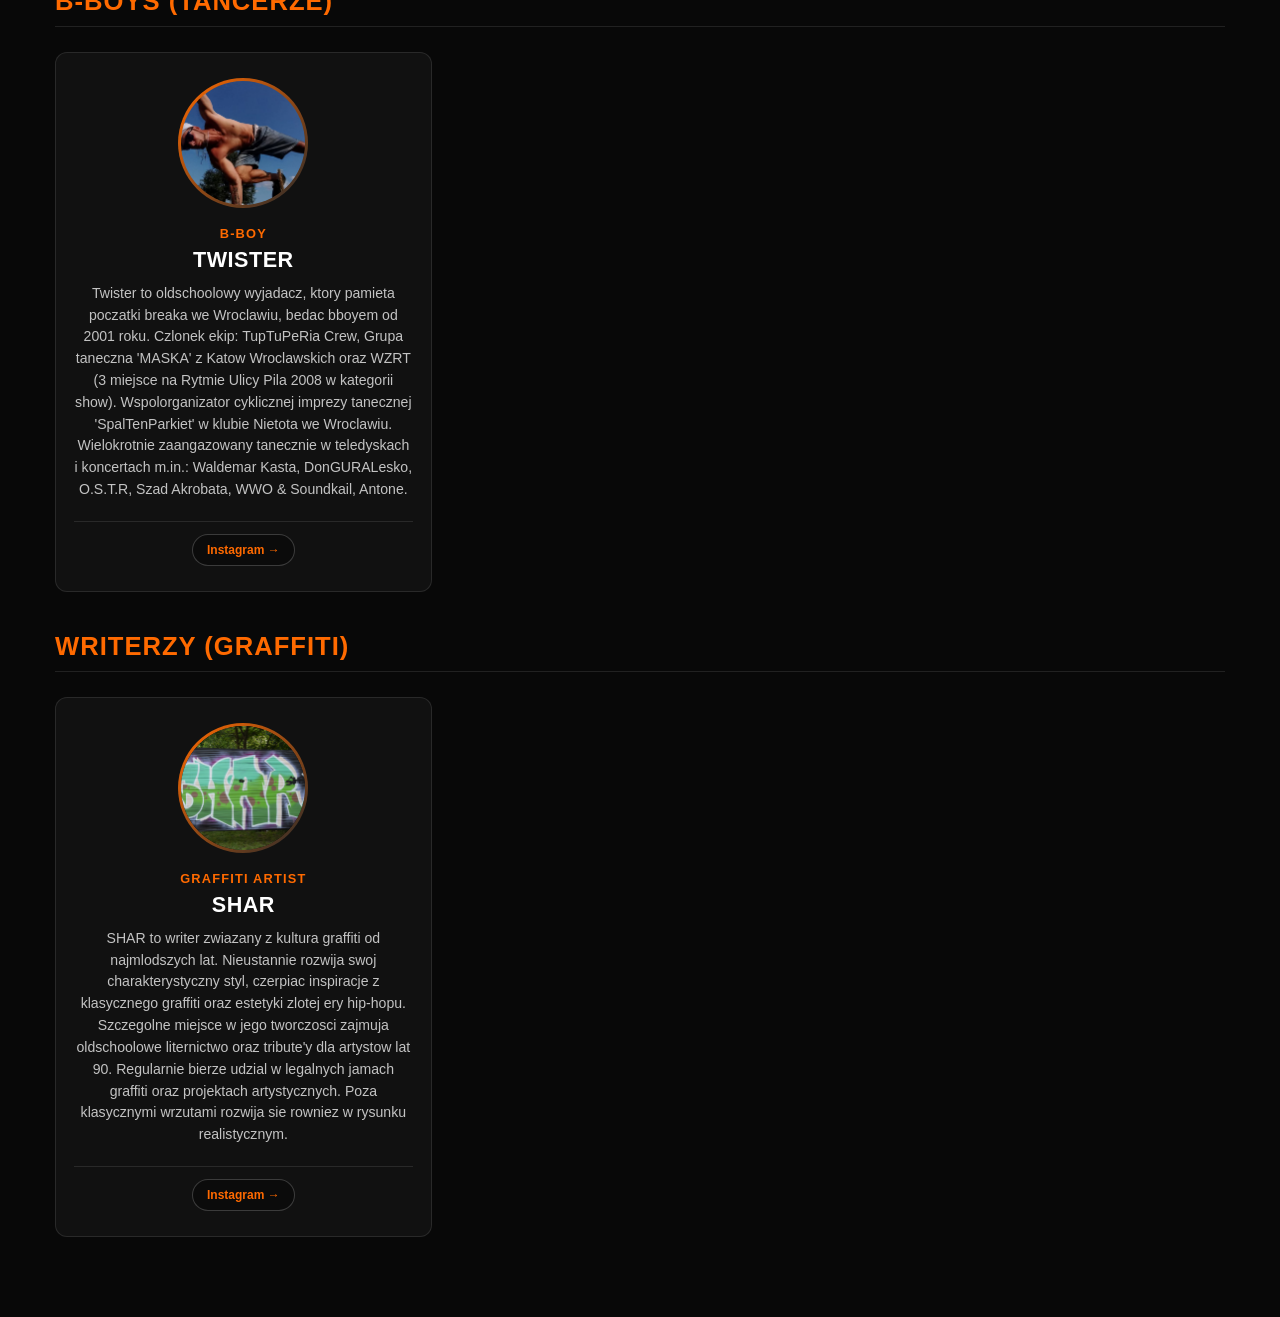
==== commit 5b9f9ed5: "Update index.html" ====
--- a/crew/index.html
+++ b/crew/index.html
@@ -24,6 +24,7 @@
         <nav class="main-navigation">
             <a href="/">GŁÓWNA</a>
             <a href="/media">ARTYKUŁY</a>
+            <a href="/odziez">ODZIEŻ</a>
             <a href="/looper">LOOPER</a>
             <a href="/crew" class="active">EKIPA - O NAS</a>
             <a href="https://spokultura.pl/info/">WIĘCEJ INFO</a>
--- a/crew/style.css
+++ b/crew/style.css
@@ -7,8 +7,8 @@
 
 /* SCROLLBAR */
 ::-webkit-scrollbar {
-    width: 8px;
-    height: 8px;
+    width: 6px;
+    height: 6px;
 }
 ::-webkit-scrollbar-track {
     background: rgba(8, 8, 8, 0.4);
@@ -16,7 +16,6 @@
 ::-webkit-scrollbar-thumb {
     background: rgba(255, 106, 0, 0.25);
     border-radius: 4px;
-    transition: background 0.3s ease;
 }
 ::-webkit-scrollbar-thumb:hover {
     background: rgba(255, 106, 0, 0.9);
@@ -28,10 +27,12 @@
     width: 100%;
     margin: 0;
     padding: 0;
+    -webkit-text-size-adjust: 100%;
 }
 
 body {
     min-height: 100vh;
+    min-height: 100dvh;
     width: 100%;
     margin: 0;
     padding: 0;
@@ -41,7 +42,8 @@
     background-color: #080808;
     overflow-x: hidden;
     opacity: 0;
-    animation: fadeInPage 0.8s ease-in-out forwards;
+    animation: fadeInPage 0.6s ease-in-out forwards;
+    -webkit-font-smoothing: antialiased;
 }
 
 @keyframes fadeInPage {
@@ -58,42 +60,56 @@
     pointer-events: none;
 }
 
-/* GLASSMORPHISM */
+/* GLASSMORPHISM - ZOPTYMALIZOWANY POD SAFARI/WEBVIEW */
 .glassmorphism {
-    background: rgba(18, 18, 18, 0.65) !important;
+    background: rgba(18, 18, 18, 0.75) !important;
     backdrop-filter: blur(12px);
     -webkit-backdrop-filter: blur(12px);
     border: 1px solid rgba(255, 255, 255, 0.1);
 }
 
-/* HEADER / MENU (WYŻSZA WARSTWA Z-INDEX) */
+/* HEADER / MENU */
 .site-header {
     position: relative;
     z-index: 20;
-    width: 100%;
+    width: calc(100% - 20px);
     max-width: 1200px;
-    margin: 20px auto 0;
-    padding: 20px 30px;
+    margin: 15px auto 0;
+    padding: 8px 20px;
     display: flex;
     justify-content: space-between;
     align-items: center;
     border-bottom: 2px solid #ff6a00 !important;
     border-radius: 8px;
-}
-
-.brand {
-    color: #ffffff;
+    transform: translateZ(0); /* Wymuszenie renderingu GPU */
+}
+
+/* LOGO - BEZPIECZNE SKALOWANIE */
+.brand-logo {
+    display: flex;
+    align-items: center;
     text-decoration: none;
-    font-size: 1.6rem;
-    font-weight: 900;
-    letter-spacing: 3px;
-    text-transform: uppercase;
-    text-shadow: 0 0 10px rgba(255, 106, 0, 0.5);
+    transition: transform 0.25s ease, opacity 0.25s ease;
+    flex-shrink: 0;
+}
+
+.brand-logo img {
+    height: 55px;
+    max-height: 55px;
+    width: auto;
+    max-width: 100%;
+    display: block;
+    object-fit: contain;
+}
+
+.brand-logo:hover {
+    transform: scale(1.04);
+    opacity: 0.9;
 }
 
 .main-navigation {
     display: flex;
-    gap: 25px;
+    gap: 20px;
 }
 
 .main-navigation a {
@@ -101,9 +117,10 @@
     text-decoration: none;
     font-size: 0.85rem;
     font-weight: 800;
-    letter-spacing: 2px;
+    letter-spacing: 1.5px;
     text-transform: uppercase;
     transition: color 0.2s ease;
+    touch-action: manipulation;
 }
 
 .main-navigation a:hover,
@@ -118,25 +135,26 @@
     width: 100%;
     max-width: 1200px;
     margin: 0 auto;
-    padding: 40px 20px 100px;
-}
-
-/* NAGŁÓWEK SPOKULTURA CREW — WYSUWANIE SPOD BARA (SMOOTH ROLL) */
+    padding: 30px 15px 80px;
+}
+
+/* NAGŁÓWEK SPOKULTURA CREW */
 .crew-heading {
     position: relative;
     z-index: 10;
-    margin-top: -10px;
-    margin-bottom: 40px;
+    margin-top: 10px;
+    margin-bottom: 35px;
     text-align: center;
     opacity: 0;
-    transform: translateY(-60px);
-    animation: slideDownFromHeader 1s cubic-bezier(0.16, 1, 0.3, 1) 0.2s forwards;
+    transform: translateY(-30px);
+    animation: slideDownFromHeader 0.8s cubic-bezier(0.16, 1, 0.3, 1) 0.1s forwards;
+    will-change: transform, opacity;
 }
 
 @keyframes slideDownFromHeader {
     0% {
         opacity: 0;
-        transform: translateY(-60px);
+        transform: translateY(-30px);
     }
     100% {
         opacity: 1;
@@ -145,32 +163,35 @@
 }
 
 .crew-title {
-    font-size: clamp(3.2rem, 7vw, 5.5rem);
+    font-size: clamp(2.5rem, 8vw, 5.5rem);
     font-weight: 900;
-    line-height: 0.95;
-    letter-spacing: -2px;
+    line-height: 1;
+    letter-spacing: -1px;
     color: #ffffff;
     text-transform: uppercase;
+    word-break: break-word;
 }
 
 .crew-title span {
     color: #ff6a00;
-    text-shadow: 0 0 25px rgba(255, 106, 0, 0.3);
+    text-shadow: 0 0 20px rgba(255, 106, 0, 0.3);
 }
 
 .crew-introduction {
     margin-top: 12px;
-    color: rgba(255, 255, 255, 0.7);
-    font-size: 1rem;
+    color: rgba(255, 255, 255, 0.75);
+    font-size: clamp(0.9rem, 2.5vw, 1.05rem);
+    line-height: 1.5;
+    padding: 0 10px;
 }
 
 .crew-section-title {
-    font-size: 2rem;
+    font-size: 1.6rem;
     font-weight: 900;
     color: #ff6a00;
     border-bottom: 1px solid rgba(255, 255, 255, 0.1);
-    padding-bottom: 12px;
-    margin: 50px 0 30px 0;
+    padding-bottom: 10px;
+    margin: 40px 0 25px 0;
     text-transform: uppercase;
     letter-spacing: 1px;
 }
@@ -178,39 +199,43 @@
 /* SIATKA I KAFELKI */
 .crew-grid {
     display: grid;
-    grid-template-columns: repeat(auto-fill, minmax(320px, 1fr));
-    gap: 30px;
+    grid-template-columns: repeat(auto-fill, minmax(280px, 1fr));
+    gap: 20px;
     width: 100%;
 }
 
 .crew-card {
-    background: rgba(20, 20, 20, 0.75);
+    background: rgba(20, 20, 20, 0.8);
     backdrop-filter: blur(8px);
+    -webkit-backdrop-filter: blur(8px);
     border: 1px solid rgba(255, 255, 255, 0.1);
     border-radius: 12px;
     overflow: hidden;
     display: flex;
     flex-direction: column;
-    padding: 30px 20px;
+    padding: 25px 18px;
     text-align: center;
-    transition: transform 0.3s ease, border-color 0.3s ease, box-shadow 0.3s ease;
-}
-
-.crew-card:hover {
-    transform: translateY(-6px);
+    transition: transform 0.25s ease, border-color 0.25s ease, box-shadow 0.25s ease;
+    transform: translateZ(0);
+}
+
+.crew-card:hover,
+.crew-card:active {
+    transform: translateY(-4px);
     border-color: #ff6a00;
-    box-shadow: 0 15px 35px rgba(0, 0, 0, 0.8), 0 0 20px rgba(255, 106, 0, 0.2);
+    box-shadow: 0 10px 25px rgba(0, 0, 0, 0.8), 0 0 15px rgba(255, 106, 0, 0.2);
 }
 
 /* OKRĄGŁY AWATAR */
 .crew-avatar-wrapper {
     position: relative;
-    width: 160px;
-    height: 160px;
-    margin: 0 auto 20px auto;
+    width: 130px;
+    height: 130px;
+    margin: 0 auto 18px auto;
     border-radius: 50%;
-    padding: 4px;
+    padding: 3px;
     background: linear-gradient(135deg, #ff6a00, rgba(255, 255, 255, 0.1));
+    flex-shrink: 0;
 }
 
 .crew-avatar {
@@ -229,66 +254,67 @@
 }
 
 .crew-role {
-    font-size: 0.85rem;
+    font-size: 0.8rem;
     font-weight: 800;
     text-transform: uppercase;
-    letter-spacing: 1.5px;
-    color: #ff6a00;
-    margin-bottom: 8px;
+    letter-spacing: 1.2px;
+    color: #ff6a00;
+    margin-bottom: 6px;
 }
 
 .crew-name {
-    font-size: 1.5rem;
+    font-size: 1.35rem;
     font-weight: 900;
     text-transform: uppercase;
-    letter-spacing: 1px;
+    letter-spacing: 0.5px;
     color: #ffffff;
-    margin-bottom: 12px;
+    margin-bottom: 10px;
 }
 
 .crew-bio {
-    font-size: 0.9rem;
-    line-height: 1.6;
+    font-size: 0.88rem;
+    line-height: 1.55;
     color: rgba(255, 255, 255, 0.75);
-    margin-bottom: 25px;
+    margin-bottom: 20px;
     flex-grow: 1;
 }
 
 /* SOCIALS */
 .crew-socials {
     display: flex;
-    gap: 12px;
+    gap: 10px;
     justify-content: center;
     align-items: center;
-    padding-top: 15px;
+    padding-top: 12px;
     border-top: 1px solid rgba(255, 255, 255, 0.1);
+    flex-wrap: wrap;
 }
 
 .crew-social-btn {
-    padding: 8px 16px;
+    padding: 8px 14px;
     border-radius: 20px;
     border: 1px solid rgba(255, 255, 255, 0.2);
     background: rgba(10, 10, 10, 0.8);
     color: #ff6a00;
-    font-size: 0.8rem;
+    font-size: 0.75rem;
     font-weight: bold;
     text-decoration: none;
-    transition: all 0.25s ease;
-}
-
-.crew-social-btn:hover {
+    transition: all 0.2s ease;
+    touch-action: manipulation;
+}
+
+.crew-social-btn:hover,
+.crew-social-btn:active {
     border-color: #ff6a00;
     background: #ff6a00;
     color: #000000;
-    transform: scale(1.05);
-    box-shadow: 0 0 12px rgba(255, 106, 0, 0.5);
 }
 
 /* EFEKT SCROLL REVEAL */
 .reveal {
     opacity: 0;
-    transform: translateY(30px);
-    transition: opacity 0.8s cubic-bezier(0.16, 1, 0.3, 1), transform 0.8s cubic-bezier(0.16, 1, 0.3, 1);
+    transform: translateY(20px);
+    transition: opacity 0.6s cubic-bezier(0.16, 1, 0.3, 1), transform 0.6s cubic-bezier(0.16, 1, 0.3, 1);
     will-change: opacity, transform;
 }
 
@@ -297,23 +323,38 @@
     transform: translateY(0);
 }
 
-.crew-card:nth-child(1) { transition-delay: 0.1s; }
-.crew-card:nth-child(2) { transition-delay: 0.2s; }
-.crew-card:nth-child(3) { transition-delay: 0.3s; }
-.crew-card:nth-child(4) { transition-delay: 0.4s; }
-.crew-card:nth-child(5) { transition-delay: 0.5s; }
-
-/* RESPONSYWNOŚĆ */
+/* POPRAWKI MOBILNE (RESPONSYWNOŚĆ) */
 @media (max-width: 768px) {
     .site-header {
         flex-direction: column;
-        gap: 15px;
+        gap: 12px;
+        padding: 10px 12px;
         margin: 10px auto 0;
-        width: calc(100% - 20px);
-    }
+        width: calc(100% - 16px);
+    }
+
+    .brand-logo img {
+        height: 42px;
+        max-height: 42px;
+    }
+
     .main-navigation {
         flex-wrap: wrap;
         justify-content: center;
-        gap: 12px 18px;
-    }
-}
+        gap: 8px 14px;
+    }
+
+    .main-navigation a {
+        font-size: 0.78rem;
+        letter-spacing: 1px;
+    }
+
+    .crew-container {
+        padding: 20px 10px 60px;
+    }
+
+    .crew-grid {
+        grid-template-columns: 1fr;
+        gap: 16px;
+    }
+}
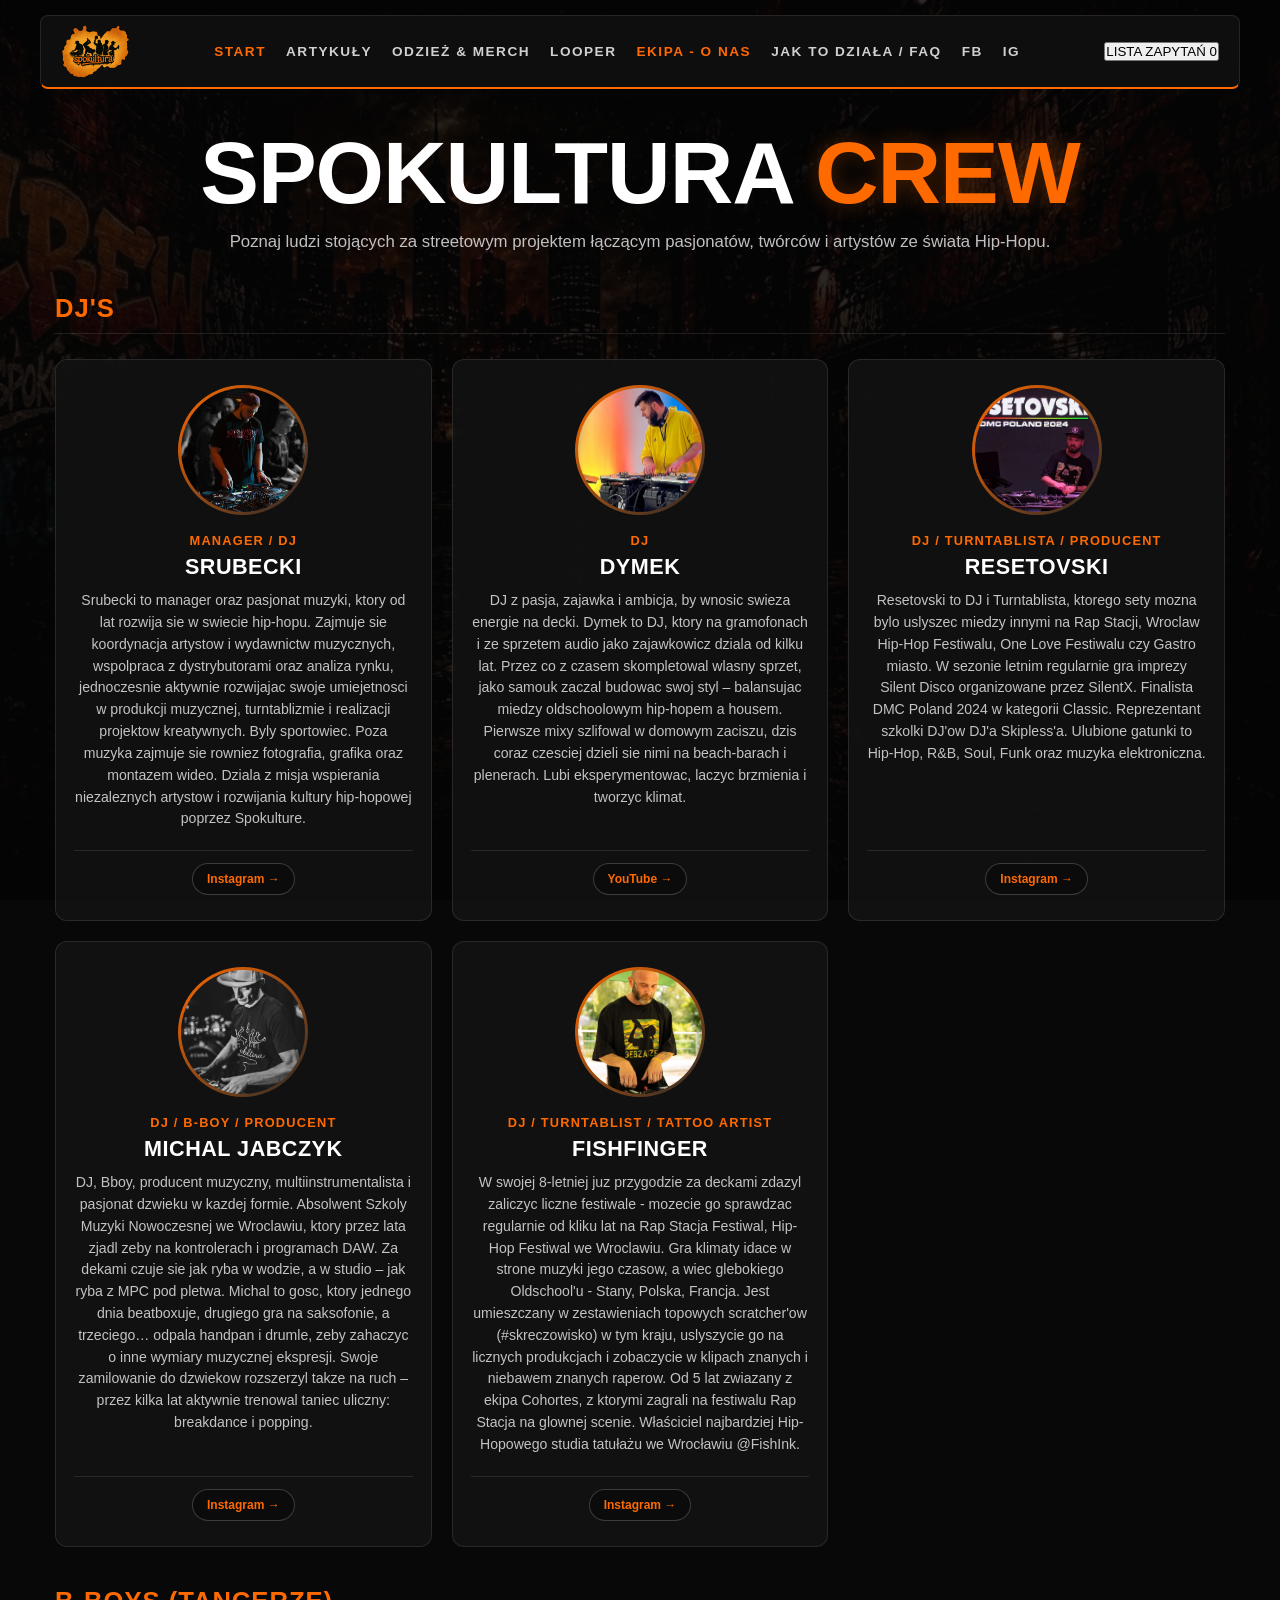
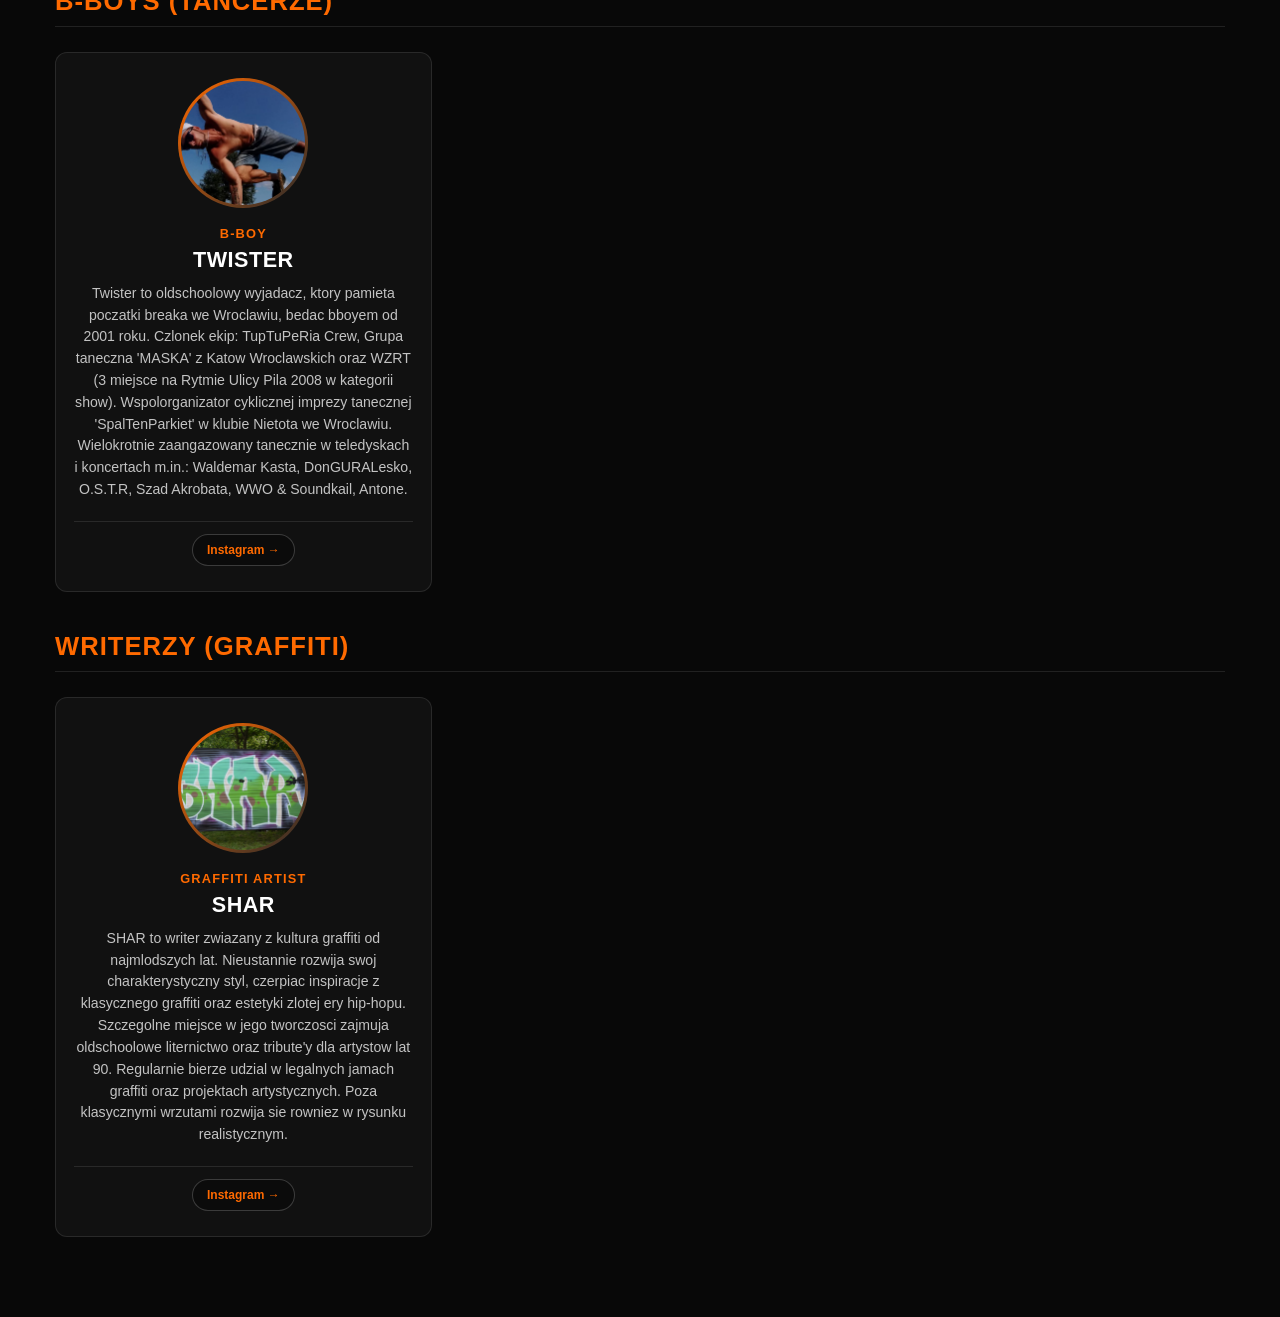
==== commit a5adc5e3: "header" ====
--- a/crew/index.html
+++ b/crew/index.html
@@ -3,11 +3,16 @@
 <head>
     <meta charset="UTF-8">
     <meta name="viewport" content="width=device-width, initial-scale=1.0">
-    <title>Spokultura — O nas / Ekipa </title>
+    <title>Spokultura — O nas / Ekipa</title>
 
     <!-- FAVICON -->
     <link rel="icon" type="image/png" href="/favicon.png?v=2">
     <link rel="shortcut icon" type="image/png" href="/favicon.png?v=2">
+
+    <!-- GOOGLE FONTS -->
+    <link rel="preconnect" href="https://fonts.googleapis.com">
+    <link rel="preconnect" href="https://fonts.gstatic.com" crossorigin>
+    <link href="https://fonts.googleapis.com/css2?family=Montserrat:wght@400;600;700;800;900&display=swap" rel="stylesheet">
 
     <!-- CSS -->
     <link rel="stylesheet" href="style.css">
@@ -16,20 +21,8 @@
 
     <div class="page-overlay"></div>
 
-    <!-- SITE HEADER / NAVIGATION -->
-    <header class="site-header glassmorphism animate-entry delay-1">
-        <a href="/" class="brand-logo">
-            <img src="assets/logo.png" alt="Spokultura">
-        </a>
-        <nav class="main-navigation">
-            <a href="/">GŁÓWNA</a>
-            <a href="/media">ARTYKUŁY</a>
-            <a href="/odziez">ODZIEŻ</a>
-            <a href="/looper">LOOPER</a>
-            <a href="/crew" class="active">EKIPA - O NAS</a>
-            <a href="https://spokultura.pl/info/">WIĘCEJ INFO</a>
-        </nav>
-    </header>
+    <!-- DYNAMICZNY STICKY HEADER WSTRZYKIWANY Z HEADER.JS -->
+    <div id="site-header-container"></div>
 
     <!-- MAIN CREW CONTAINER -->
     <main class="crew-container">
@@ -45,7 +38,10 @@
 
     </main>
 
-    <!-- SKRYPT JS -->
+    <!-- SKRYPT GENERUJĄCY UNIWERSALNY HEADER (z głównego katalogu) -->
+    <script src="/header.js"></script>
+
+    <!-- SKRYPT DEDYKOWANY DLA PODSTRONY CREW -->
     <script src="script.js"></script>
 </body>
 </html>
